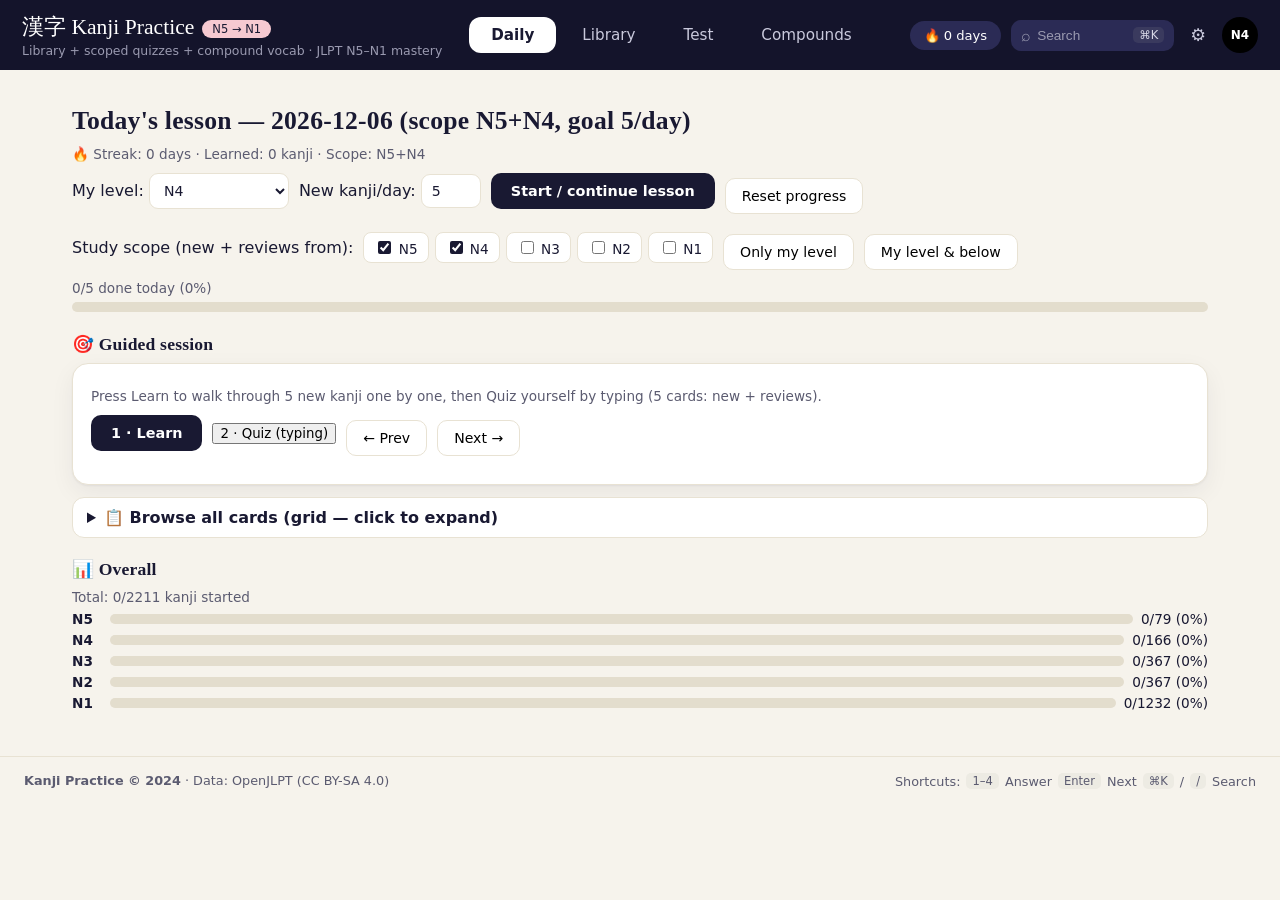
==== index.html @ fb2648c1 "Kanji practice web app: library, daily SRS, tests, compounds" ====
<!DOCTYPE html>
<html lang="en">
<head>
<meta charset="UTF-8" />
<meta name="viewport" content="width=device-width, initial-scale=1.0" />
<title>Kanji Practice — N5 to N1</title>
<link rel="stylesheet" href="styles.css" />
</head>
<body>
<header class="topbar">
  <div class="brand">
    <div class="brand-name">漢字 Kanji Practice<span class="ver-pill">N5 → N1</span></div>
    <div class="brand-sub">Library + scoped quizzes + compound vocab · JLPT N5–N1 mastery</div>
  </div>
  <nav class="tabs">
    <button data-tab="daily" class="active">Daily</button>
    <button data-tab="library">Library</button>
    <button data-tab="quiz">Test</button>
    <button data-tab="compounds">Compounds</button>
  </nav>
  <div class="top-right">
    <span id="hdr-streak" class="streak-pill">🔥 0 days</span>
    <div class="hdr-search"><span class="mag">⌕</span><input id="hdr-search" placeholder="Search" autocomplete="off" /><kbd>⌘K</kbd></div>
    <button id="hdr-gear" title="Daily settings">⚙</button>
    <span id="hdr-level" class="avatar" title="Study level">N4</span>
  </div>
</header>

<main>
  <!-- DAILY -->
  <section id="tab-daily" class="tab-panel active">
    <h2 id="daily-title">Today's lesson</h2>
    <div id="daily-streak" class="stats"></div>
    <div class="controls">
      <label>My level:
        <select id="daily-level">
          <option value="N5">N5 (beginner)</option>
          <option value="N4" selected>N4</option>
          <option value="N3">N3</option>
          <option value="N2">N2</option>
          <option value="N1">N1</option>
        </select>
      </label>
      <label>New kanji/day:
        <input id="daily-goal" type="number" min="3" max="20" value="5" style="width:60px" />
      </label>
      <button id="daily-start">Start / continue lesson</button>
      <button id="daily-reset" class="small">Reset progress</button>
    </div>
    <div class="controls">
      <span>Study scope (new + reviews from):</span>
      <div class="levels" id="daily-scope">
        <label><input type="checkbox" value="N5" /> N5</label>
        <label><input type="checkbox" value="N4" /> N4</label>
        <label><input type="checkbox" value="N3" /> N3</label>
        <label><input type="checkbox" value="N2" /> N2</label>
        <label><input type="checkbox" value="N1" /> N1</label>
      </div>
      <button id="daily-only" class="small">Only my level</button>
      <button id="daily-below" class="small">My level &amp; below</button>
    </div>
    <div id="daily-progress" class="stats"></div>
    <div class="progressbar"><div id="daily-bar"></div></div>
    <h3>🎯 Guided session</h3>
    <div id="sess-box" class="sess">
      <div id="sess-status" class="stats">Press Start to learn today's kanji one by one, then type-quiz yourself.</div>
      <div id="sess-card"></div>
      <div class="controls">
        <button id="sess-learn">1 · Learn</button>
        <button id="sess-quiz">2 · Quiz (typing)</button>
        <button id="sess-prev" class="small">← Prev</button>
        <button id="sess-next" class="small">Next →</button>
      </div>
    </div>
    <details id="browse-details">
      <summary>📋 Browse all cards (grid — click to expand)</summary>
      <h3>🆕 New kanji (<span id="daily-new-count">0</span>)</h3>
      <div id="daily-new" class="grid"></div>
      <h3>🔁 Reviews due (<span id="daily-rev-count">0</span>)</h3>
      <div id="daily-rev" class="grid"></div>
    </details>
    <div id="daily-done" class="hidden">
      <h3>✅ Done for today — お疲れ様！</h3>
      <p id="daily-summary"></p>
    </div>
    <h3>📊 Overall</h3>
    <div id="daily-stats" class="stats"></div>
    <div id="daily-levels"></div>
  </section>

  <!-- LIBRARY -->
  <section id="tab-library" class="tab-panel">
    <div class="controls">
      <div class="levels" id="lib-levels">
        <label><input type="checkbox" value="N5" checked /> N5</label>
        <label><input type="checkbox" value="N4" checked /> N4</label>
        <label><input type="checkbox" value="N3" checked /> N3</label>
        <label><input type="checkbox" value="N2" /> N2</label>
        <label><input type="checkbox" value="N1" /> N1</label>
      </div>
      <input id="lib-search" type="search" placeholder="Search kanji, meaning, reading… e.g. 食, food, ショク" />
      <select id="lib-sort">
        <option value="freq">Sort: frequency</option>
        <option value="strokes">Sort: strokes</option>
        <option value="level">Sort: level</option>
      </select>
    </div>
    <div id="lib-stats" class="stats"></div>
    <div id="lib-grid" class="grid"></div>
    <button id="lib-more">Show more</button>
    <div id="kanji-detail" class="modal hidden">
      <div class="modal-card">
        <button id="detail-close">✕</button>
        <div id="detail-body"></div>
      </div>
    </div>
  </section>

  <!-- QUIZ -->
  <section id="tab-quiz" class="tab-panel">
    <div class="quiz-setup">
      <div class="setup-head"><h2>Test setup</h2><span id="quiz-active" class="pill-live hidden">● Active Session</span></div>
      <div class="row">
        <span>Scope:</span>
        <div class="levels" id="quiz-levels">
          <label><input type="checkbox" value="N5" checked /> N5</label>
          <label><input type="checkbox" value="N4" checked /> N4</label>
          <label><input type="checkbox" value="N3" checked /> N3</label>
          <label><input type="checkbox" value="N2" /> N2</label>
          <label><input type="checkbox" value="N1" /> N1</label>
        </div>
        <button id="preset-n5n4" class="small">N5–N4 only</button>
        <button id="preset-n3n1" class="small">N3–N1</button>
        <button id="preset-all" class="small">All</button>
      </div>
      <div class="row">
        <label>Mode:
          <select id="quiz-mode">
            <option value="kanji-reading">Kanji → Reading (pick the kana)</option>
            <option value="reading-kanji">Reading → Kanji (pick the kanji)</option>
          </select>
        </label>
        <label>Readings:
          <select id="quiz-family">
            <option value="auto">Auto (both)</option>
            <option value="on">カタカナ Onyomi</option>
            <option value="kun">ひらがな Kunyomi</option>
          </select>
        </label>
        <label>Questions:
          <select id="quiz-count">
            <option>5</option>
            <option selected>10</option>
            <option>20</option>
            <option>30</option>
          </select>
        </label>
        <button id="quiz-start">Start quiz</button>
      </div>
      <div id="quiz-best" class="stats"></div>
    </div>
    <div id="quiz-play" class="hidden">
      <div id="quiz-progress"></div>
      <div id="quiz-q" class="quiz-card"></div>
      <div id="quiz-opts" class="quiz-opts"></div>
      <div id="quiz-feedback"></div>
      <button id="quiz-next" class="hidden">Next →</button>
      <div class="quiz-hint"><span><kbd>1</kbd><kbd>2</kbd><kbd>3</kbd><kbd>4</kbd> Select Answer</span> · <span><kbd>Enter</kbd> Next</span></div>
    </div>
    <div id="quiz-result" class="hidden"></div>
  </section>

  <!-- COMPOUNDS -->
  <section id="tab-compounds" class="tab-panel">
    <h2>Vocabulary compounds — e.g. 飲 + 食 = 飲食, 洗濯機 = せんたっき</h2>
    <p>Main list is the full vocab dataset (2+ kanji, including 3-character words like 洗濯機 and kana-mix like 食べ物). <b>Click a word</b> to see example phrases/sentences. Click a kanji to jump to its library entry.</p>
    <div class="controls">
      <div class="levels" id="comp-levels">
        <label><input type="checkbox" value="N5" checked /> N5</label>
        <label><input type="checkbox" value="N4" checked /> N4</label>
        <label><input type="checkbox" value="N3" checked /> N3</label>
        <label><input type="checkbox" value="N2" /> N2</label>
        <label><input type="checkbox" value="N1" /> N1</label>
      </div>
      <input id="comp-search" type="search" placeholder="Search vocab… e.g. 洗濯機, せんたっき, washing machine" />
      <select id="comp-length">
        <option value="all">All lengths (2+ kanji)</option>
        <option value="2">2-kanji only</option>
        <option value="3plus">3+ kanji (e.g. 洗濯機)</option>
        <option value="kana">Kana-mix (e.g. 食べ物)</option>
      </select>
    </div>
    <h3>📖 Vocabulary</h3>
    <div class="controls">
      <button id="comp-shuffle">🔀 Shuffle</button>
      <label><input type="checkbox" id="comp-furi" checked /> ふりがな</label>
      <span class="stats">Random order every time you open this tab.</span>
    </div>
    <div id="comp-stats" class="stats"></div>
    <div id="comp-list" class="comp-list"></div>
    <button id="comp-more">Show more</button>
    <details id="starter-details">
      <summary>⭐ Starter combos (curated examples — click to expand)</summary>
      <div id="curated-list" class="comp-list"></div>
    </details>
    <h3>➕ Add your own</h3>
    <form id="custom-form" class="custom-form">
      <input id="c-word" placeholder="Word 飲食" required />
      <input id="c-reading" placeholder="Reading いんしょく" required />
      <input id="c-meaning" placeholder="Meaning food and drink" required />
      <input id="c-parts" placeholder="Parts 飲(drink) + 食(eat)" />
      <button type="submit">Save (stored locally)</button>
    </form>
    <div id="custom-list" class="comp-list"></div>
  </section>
</main>

<footer>
  <span><b>Kanji Practice © 2024</b> · Data: OpenJLPT (CC BY-SA 4.0)</span>
  <span class="shortcuts">Shortcuts: <kbd>1–4</kbd> Answer <kbd>Enter</kbd> Next <kbd>⌘K</kbd>/<kbd>/</kbd> Search</span>
</footer>

<script src="app.js"></script>
</body>
</html>
---- styles.css ----
/* Kanji Practice — reskin (mockup-inspired). All functional hooks preserved. */
:root {
  --paper: #f6f3ec;
  --card: #ffffff;
  --ink: #191932;
  --ink2: #5b5b70;
  --muted: #8a8a99;
  --line: #e8e2d3;
  --red: #c1272d;
  --red-soft: #fbe4e6;
  --navy: #14142b;
  --navy2: #23233f;
  --gold: #d9a521;
  --blue-soft: #e3e9fd;
  --gray-soft: #edebe3;
  --green-ok: #1d7a2f;
  --green-bg: #ddf2e0;
  --red-bg: #fbe0e0;
  --serif: Georgia, "Hiragino Mincho ProN", "Yu Mincho", YuMincho, "Noto Serif JP", serif;
  --sans: system-ui, -apple-system, "Segoe UI", "Hiragino Kaku Gothic ProN", Meiryo, sans-serif;
  --shadow: 0 1px 2px rgba(25, 25, 50, 0.05), 0 8px 24px rgba(25, 25, 50, 0.06);
  --radius: 16px;
}
* { box-sizing: border-box; }
body { font-family: var(--sans); margin: 0; background: var(--paper); color: var(--ink); }
h1, h2, h3 { font-family: var(--serif); font-weight: 700; letter-spacing: 0.01em; }
h2 { font-size: 1.6rem; margin: 0.4em 0; }
h3 { font-size: 1.1rem; margin: 1.2em 0 0.5em; }
a { color: #0b5fff; }

/* ---------- header ---------- */
.topbar {
  background: var(--navy); color: #fff;
  display: flex; align-items: center; gap: 18px; flex-wrap: wrap;
  padding: 12px 22px;
}
.brand-name { font-family: var(--serif); font-size: 1.35rem; }
.ver-pill {
  background: #f6c9d1; color: var(--ink); font-family: var(--sans);
  font-size: 0.72rem; border-radius: 999px; padding: 2px 10px; margin-left: 8px; vertical-align: middle;
}
.brand-sub { color: #9a9ab0; font-size: 0.78rem; margin-top: 2px; }
.tabs { display: flex; gap: 4px; margin: 0 auto; }
.tabs button {
  border: none; cursor: pointer; background: transparent; color: #c9c9dc;
  font-size: 0.95rem; padding: 9px 22px; border-radius: 12px; font-family: var(--sans);
}
.tabs button:hover { color: #fff; }
.tabs button.active { background: #fff; color: var(--ink); font-weight: 700; }
.top-right { display: flex; align-items: center; gap: 10px; margin-left: auto; }
.streak-pill {
  background: #2b2b55; color: #fff; border-radius: 999px; padding: 7px 14px;
  font-size: 0.82rem; white-space: nowrap;
}
.hdr-search {
  display: flex; align-items: center; gap: 6px;
  background: #2b2b55; border-radius: 10px; padding: 6px 10px;
}
.hdr-search .mag { color: #9a9ab0; }
.hdr-search input {
  background: transparent; border: none; color: #fff; outline: none;
  width: 90px; font-size: 0.85rem; padding: 0;
}
.hdr-search input::placeholder { color: #9a9ab0; }
kbd {
  background: #3a3a5e; color: #d7d7e6; border-radius: 5px; padding: 1px 6px;
  font-size: 0.72rem; font-family: var(--sans);
}
main kbd, footer kbd { background: var(--gray-soft); color: var(--ink2); }
#hdr-gear {
  background: transparent; border: none; color: #c9c9dc; font-size: 1.1rem; cursor: pointer;
}
#hdr-gear:hover { color: #fff; }
.avatar {
  background: #000; color: #fff; border-radius: 50%; width: 36px; height: 36px;
  display: inline-flex; align-items: center; justify-content: center;
  font-size: 0.75rem; font-weight: 700;
}

/* ---------- layout ---------- */
main { padding: 26px 22px 40px; max-width: 1180px; margin: auto; }
.tab-panel { display: none; }
.tab-panel.active { display: block; animation: fade 0.18s ease-in; }
@keyframes fade { from { opacity: 0; transform: translateY(3px); } to { opacity: 1; } }
.hidden { display: none !important; }
.stats { font-size: 0.85rem; color: var(--ink2); margin: 6px 0; }
.controls { display: flex; gap: 10px; flex-wrap: wrap; align-items: center; margin-bottom: 10px; }
.levels { display: flex; gap: 6px; flex-wrap: wrap; }
.levels label {
  background: var(--card); border: 1px solid var(--line); border-radius: 8px;
  padding: 5px 10px; font-size: 0.85rem; cursor: pointer;
}
input[type="checkbox"] { accent-color: var(--ink); }
input[type="search"], select, input[type="text"], input[type="number"], .custom-form input {
  padding: 8px 10px; border-radius: 9px; border: 1px solid var(--line);
  background: var(--card); font-size: 0.88rem; font-family: var(--sans); color: var(--ink);
}
button { font-family: var(--sans); }
#lib-search, #comp-search { flex: 1; min-width: 200px; }

/* ---------- generic cards / buttons ---------- */
.card {
  background: var(--card); border: 1px solid var(--line); border-radius: var(--radius);
  padding: 14px 12px; text-align: center; cursor: pointer; box-shadow: var(--shadow);
  position: relative; transition: transform 0.08s ease-in, border-color 0.12s;
}
.card:hover { border-color: var(--ink); transform: translateY(-1px); }
.card .k { font-family: var(--serif); font-size: 2.4rem; line-height: 1.25; }
.card .m { font-size: 0.85rem; color: var(--ink); margin: 4px 0; }
.card .r { font-size: 0.75rem; color: var(--ink2); }
.card .strokes { font-size: 0.72rem; color: var(--muted); margin-top: 4px; }
.badge { display: inline-block; font-size: 0.7rem; background: var(--ink); color: #fff; border-radius: 6px; padding: 2px 8px; }
.dot { display: inline-block; width: 8px; height: 8px; border-radius: 50%; margin-left: 6px; vertical-align: middle; }
.dot.new { background: #2a9d8f; } .dot.due { background: var(--gold); } .dot.learned { background: #c9c6ba; }
#lib-more, #comp-more, button.small, #quiz-next, #comp-shuffle {
  padding: 9px 16px; border-radius: 10px; border: 1px solid var(--line);
  background: var(--card); cursor: pointer; margin-top: 10px; font-size: 0.88rem;
}
#lib-more:hover, #comp-more:hover, button.small:hover, #quiz-next:hover, #comp-shuffle:hover { border-color: var(--ink); }
#quiz-start, #daily-start, #sess-box .controls button:first-child {
  background: var(--ink); color: #fff; border: none; border-radius: 10px;
  padding: 10px 20px; cursor: pointer; font-weight: 700; font-size: 0.9rem;
}
#quiz-start:hover, #daily-start:hover { background: #000; }
.setup-head { display: flex; align-items: center; gap: 12px; }
.pill-live {
  background: var(--red-soft); color: var(--red); border-radius: 999px;
  font-size: 0.75rem; padding: 4px 12px; font-family: var(--sans);
}

/* ---------- quiz setup + play ---------- */
.quiz-setup {
  background: var(--card); border: 1px solid var(--line); border-radius: var(--radius);
  box-shadow: var(--shadow); padding: 22px 26px; margin-bottom: 18px;
}
.quiz-setup .row { display: flex; gap: 12px; align-items: center; flex-wrap: wrap; margin: 12px 0; }
.quiz-card {
  background: var(--card); border: 1px solid var(--line); border-radius: var(--radius);
  box-shadow: var(--shadow); text-align: center; padding: 44px 20px 34px; margin: 14px 0;
  font-family: var(--serif); font-size: 4.2rem; line-height: 1.2;
}
.quiz-opts { display: grid; grid-template-columns: 1fr 1fr; gap: 14px; }
.quiz-opts button {
  display: flex; align-items: center; gap: 14px;
  padding: 18px 20px; font-size: 1.35rem; border-radius: 14px;
  border: 1px solid var(--line); background: var(--card); cursor: pointer;
  box-shadow: var(--shadow); font-family: var(--serif);
}
.quiz-opts button:hover:not(:disabled) { border-color: var(--ink); }
.quiz-opts button:disabled { cursor: default; opacity: 0.95; }
.quiz-opts button.correct { background: var(--green-bg); border-color: var(--green-ok); }
.quiz-opts button.wrong { background: var(--red-bg); border-color: var(--red); }
.opt-num {
  background: var(--gray-soft); color: var(--ink2); border-radius: 7px;
  font-size: 0.85rem; font-family: var(--sans); padding: 3px 10px; flex-shrink: 0;
}
.opt-val { flex: 1; text-align: center; }
#quiz-feedback { margin: 10px 0; font-size: 0.95rem; }
.quiz-hint { text-align: center; color: var(--muted); font-size: 0.8rem; margin-top: 14px; }
#quiz-result {
  background: var(--card); border: 1px solid var(--line); border-radius: var(--radius);
  box-shadow: var(--shadow); padding: 20px 24px;
}
#quiz-result ul { padding-left: 20px; }
#quiz-result button { padding: 9px 16px; border-radius: 10px; border: 1px solid var(--ink); background: #fff; cursor: pointer; }

/* ---------- library ---------- */
.grid { display: grid; grid-template-columns: repeat(auto-fill, minmax(150px, 1fr)); gap: 12px; }
.modal { position: fixed; inset: 0; background: rgba(20, 20, 43, 0.55); display: flex; align-items: center; justify-content: center; z-index: 50; }
.modal.hidden { display: none !important; }
.modal-card { background: #fff; padding: 24px; border-radius: 18px; max-width: 520px; width: 92%; position: relative; box-shadow: var(--shadow); }
#detail-close { position: absolute; top: 10px; right: 10px; border: 1px solid var(--line); background: #fff; border-radius: 8px; cursor: pointer; padding: 4px 10px; }

/* ---------- daily ---------- */
.progressbar { background: #e3ddcd; border-radius: 999px; height: 10px; overflow: hidden; margin: 6px 0; }
#daily-bar { background: var(--red); height: 100%; width: 0%; transition: width 0.3s; }
.lvl-row { display: flex; align-items: center; gap: 8px; font-size: 0.85rem; margin: 5px 0; }
.lvl-row .progressbar { flex: 1; margin: 0; }
.flash .k { font-size: 2.6rem; }
.flash .hidden-answer { display: none; }
.flash.revealed .hidden-answer { display: block; }
.flash .grade-row { display: flex; gap: 6px; margin-top: 8px; }
.flash .grade-row button { flex: 1; padding: 7px; border-radius: 9px; border: 1px solid var(--line); background: var(--paper); cursor: pointer; }
.flash .grade-row button:hover { border-color: var(--ink); }
.mem { display: flex; justify-content: space-between; align-items: center; font-size: 0.72rem; color: var(--muted); margin-top: 8px; }
.mem-dots { display: inline-flex; gap: 4px; }
.mem-dots i { width: 14px; height: 7px; border-radius: 4px; background: #ddd8c8; }
.mem-dots i.on { background: var(--red); }
.sess { background: var(--card); border: 1px solid var(--line); border-radius: var(--radius); padding: 18px; margin-bottom: 12px; box-shadow: var(--shadow); }
.sess-card-big { font-family: var(--serif); font-size: 4rem; text-align: center; margin: 6px 0; }
.sess-meaning { text-align: center; font-size: 1.05rem; margin: 6px 0; }
.sess-reading { text-align: center; color: var(--ink2); margin-bottom: 6px; }
.sess-examples { background: var(--paper); border-radius: 10px; padding: 8px 14px; margin: 8px 0; }
.sess-examples ul { margin: 6px 0; padding-left: 20px; }
.sess-type { display: flex; gap: 8px; margin: 8px 0; }
.sess-type input { flex: 1; padding: 11px; font-size: 1rem; }
.sess-type button { background: var(--ink); color: #fff; border: none; border-radius: 10px; padding: 0 22px; cursor: pointer; font-weight: 700; }
.sess-outcome { display: flex; gap: 8px; margin-top: 8px; }
.sess-outcome button { flex: 1; padding: 11px; border-radius: 10px; border: 1px solid var(--ink); background: #fff; cursor: pointer; }
.sess-outcome button.suggested { background: var(--green-bg); border-color: var(--green-ok); font-weight: bold; }
.sess-miss { color: var(--red); } .sess-hit { color: var(--green-ok); }
#browse-details { margin: 12px 0; background: var(--card); border: 1px solid var(--line); border-radius: 12px; padding: 10px 14px; }
#browse-details summary { cursor: pointer; font-weight: bold; }

/* ---------- compounds ---------- */
.comp-list { display: grid; gap: 10px; }
.comp { background: var(--card); border: 1px solid var(--line); border-radius: 14px; padding: 14px 16px; box-shadow: var(--shadow); }
.comp .parts { color: var(--ink2); font-size: 0.85rem; margin-top: 4px; }
.comp .parts::before { content: "BREAKDOWN · "; font-size: 0.7rem; letter-spacing: 0.06em; color: var(--muted); font-weight: 700; }
.comp button.link { background: var(--gray-soft); border: none; color: var(--ink); cursor: pointer; font-size: 1rem; padding: 1px 7px; border-radius: 6px; margin: 0 1px; }
.comp button.link:hover { background: var(--ink); color: #fff; }
.comp .kana { color: var(--muted); font-size: 1rem; padding: 0 2px; }
.comp .wordlink {
  background: none; border: none; cursor: pointer; font-size: 1.5rem; font-weight: bold;
  color: var(--ink); font-family: var(--serif); padding: 0;
  border-bottom: 2px dotted var(--red);
}
.comp .wordlink:hover { color: var(--red); }
.comp .reading { color: var(--red); font-size: 0.95rem; }
.comp .examples { margin-top: 10px; background: var(--paper); border-radius: 10px; padding: 8px 12px 4px; }
.comp .examples ul { margin: 6px 0; padding-left: 20px; }
.comp .ex-ja { font-size: 1rem; }
.comp .ex-en { color: var(--ink2); font-size: 0.85rem; }
.comp .ex-title { font-size: 0.8rem; color: var(--ink2); }
.comp .no-ex { color: var(--muted); font-size: 0.85rem; }
.comp .furi-note { font-size: 0.75rem; color: var(--muted); margin: 4px 0 6px; }
.ex-ja ruby rt { font-size: 0.62em; color: #0b5fff; }
#tab-compounds.nofuri ruby rt { display: none; }
#starter-details { margin-top: 16px; background: var(--card); border: 1px solid var(--line); border-radius: 12px; padding: 10px 14px; }
#starter-details summary { cursor: pointer; font-weight: bold; }
#starter-details .comp-list { margin-top: 10px; }
.custom-form { display: flex; gap: 6px; flex-wrap: wrap; margin-top: 8px; }

/* ---------- footer ---------- */
footer {
  display: flex; justify-content: space-between; gap: 10px; flex-wrap: wrap;
  padding: 16px 24px; color: var(--ink2); font-size: 0.8rem;
  border-top: 1px solid var(--line); background: var(--paper);
}
footer .shortcuts { display: flex; gap: 6px; align-items: center; flex-wrap: wrap; }

@media (max-width: 760px) {
  .quiz-opts { grid-template-columns: 1fr; }
  .quiz-card { font-size: 3.2rem; }
  .tabs { margin: 0; }
  .top-right { margin-left: 0; }
}
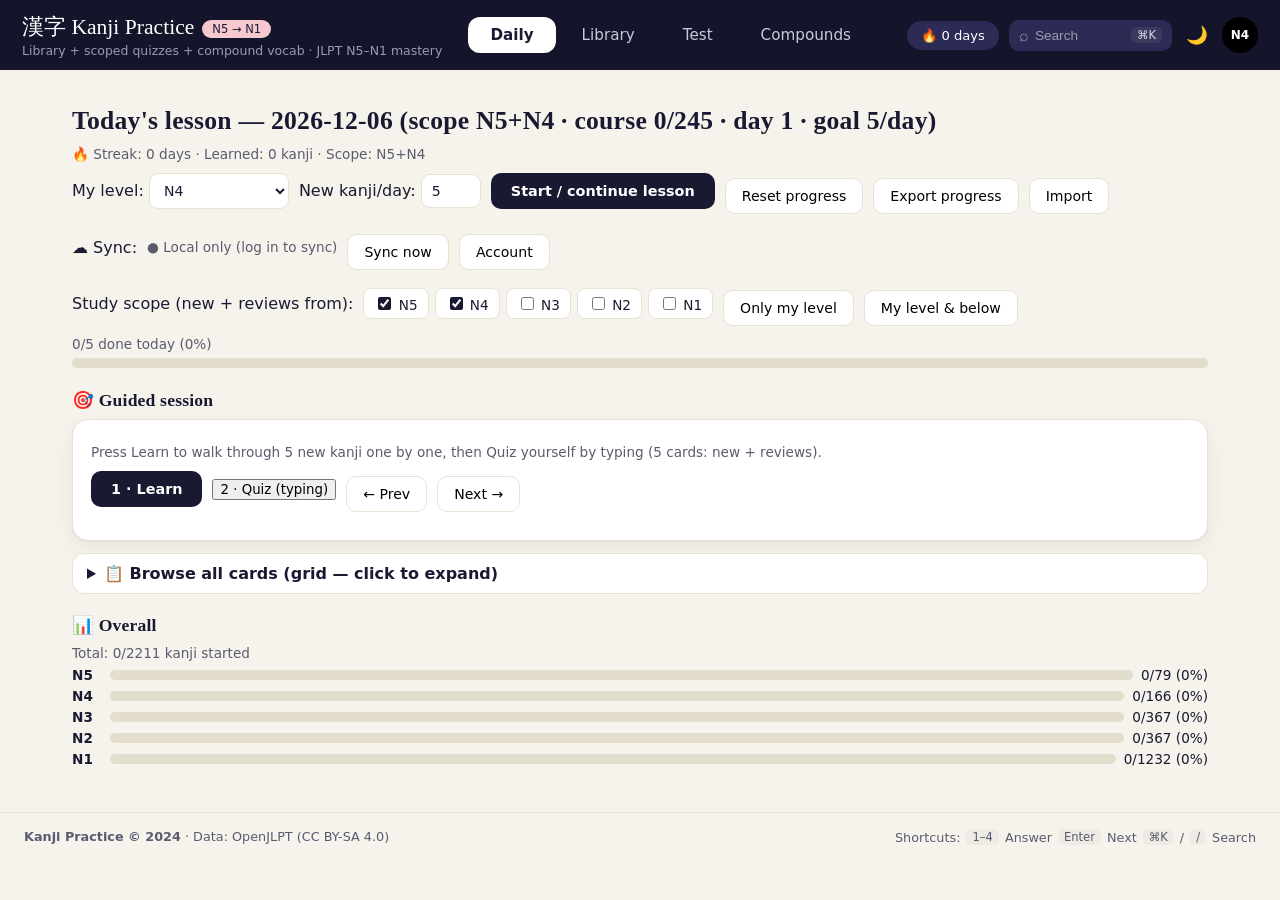
==== commit 438e3fb5: "Daily SRS course, Supabase sync, reskin, quiz upgrades, pagination" ====
--- a/index.html
+++ b/index.html
@@ -5,6 +5,7 @@
 <meta name="viewport" content="width=device-width, initial-scale=1.0" />
 <title>Kanji Practice — N5 to N1</title>
 <link rel="stylesheet" href="styles.css" />
+<script>try{if(localStorage.getItem("kanji-theme")==="dark")document.documentElement.classList.add("dark")}catch(e){}</script>
 </head>
 <body>
 <header class="topbar">
@@ -21,7 +22,7 @@
   <div class="top-right">
     <span id="hdr-streak" class="streak-pill">🔥 0 days</span>
     <div class="hdr-search"><span class="mag">⌕</span><input id="hdr-search" placeholder="Search" autocomplete="off" /><kbd>⌘K</kbd></div>
-    <button id="hdr-gear" title="Daily settings">⚙</button>
+    <button id="theme-btn" title="Toggle dark mode">🌙</button>
     <span id="hdr-level" class="avatar" title="Study level">N4</span>
   </div>
 </header>
@@ -46,6 +47,34 @@
       </label>
       <button id="daily-start">Start / continue lesson</button>
       <button id="daily-reset" class="small">Reset progress</button>
+      <button id="daily-export" class="small" title="Download progress backup (also moves progress to another device/browser)">Export progress</button>
+      <button id="daily-import-btn" class="small">Import</button>
+      <input type="file" id="daily-import" accept="application/json" class="hidden" />
+    </div>
+    <div class="controls">
+      <span>☁️ Sync:</span>
+      <span id="sync-status" class="stats">Not connected</span>
+      <button id="sync-now" class="small">Sync now</button>
+      <button id="acct-btn" class="small">Account</button>
+    </div>
+    <div id="acct-modal" class="modal hidden">
+      <div class="modal-card">
+        <button id="acct-close">✕</button>
+        <h3>☁️ Cloud sync (Supabase)</h3>
+        <p class="stats">Syncs SRS memory, days, streak, scores and custom words between PC and phone.</p>
+        <label>Project URL<br /><input id="supa-url" type="text" placeholder="https://xyz.supabase.co" style="width:100%" /></label>
+        <label>Anon public key<br /><input id="supa-key" type="password" placeholder="eyJ…" style="width:100%" /></label>
+        <div class="controls"><button id="supa-save" class="small">Save connection</button></div>
+        <hr />
+        <label>Email<br /><input id="acct-email" type="email" placeholder="you@mail.com" style="width:100%" autocomplete="email" /></label>
+        <label>Password<br /><input id="acct-pass" type="password" placeholder="••••••••" style="width:100%" autocomplete="current-password" /></label>
+        <div class="controls">
+          <button id="acct-login">Log in</button>
+          <button id="acct-signup" class="small">Sign up</button>
+          <button id="acct-logout" class="small hidden">Log out</button>
+        </div>
+        <div id="acct-msg" class="stats"></div>
+      </div>
     </div>
     <div class="controls">
       <span>Study scope (new + reviews from):</span>
@@ -107,13 +136,7 @@
     </div>
     <div id="lib-stats" class="stats"></div>
     <div id="lib-grid" class="grid"></div>
-    <button id="lib-more">Show more</button>
-    <div id="kanji-detail" class="modal hidden">
-      <div class="modal-card">
-        <button id="detail-close">✕</button>
-        <div id="detail-body"></div>
-      </div>
-    </div>
+    <div id="lib-pager"></div>
   </section>
 
   <!-- QUIZ -->
@@ -132,12 +155,14 @@
         <button id="preset-n5n4" class="small">N5–N4 only</button>
         <button id="preset-n3n1" class="small">N3–N1</button>
         <button id="preset-all" class="small">All</button>
+        <label title="Only quiz kanji/words you have graded in Daily"><input type="checkbox" id="quiz-learned" /> Learned only</label>
       </div>
       <div class="row">
         <label>Mode:
           <select id="quiz-mode">
             <option value="kanji-reading">Kanji → Reading (pick the kana)</option>
             <option value="reading-kanji">Reading → Kanji (pick the kanji)</option>
+            <option value="compound-reading">Word → Reading (pick the kana)</option>
           </select>
         </label>
         <label>Readings:
@@ -165,7 +190,6 @@
       <div id="quiz-opts" class="quiz-opts"></div>
       <div id="quiz-feedback"></div>
       <button id="quiz-next" class="hidden">Next →</button>
-      <div class="quiz-hint"><span><kbd>1</kbd><kbd>2</kbd><kbd>3</kbd><kbd>4</kbd> Select Answer</span> · <span><kbd>Enter</kbd> Next</span></div>
     </div>
     <div id="quiz-result" class="hidden"></div>
   </section>
@@ -215,6 +239,13 @@
   </section>
 </main>
 
+<div id="kanji-detail" class="modal hidden">
+  <div class="modal-card">
+    <button id="detail-close">✕</button>
+    <div id="detail-body"></div>
+  </div>
+</div>
+
 <footer>
   <span><b>Kanji Practice © 2024</b> · Data: OpenJLPT (CC BY-SA 4.0)</span>
   <span class="shortcuts">Shortcuts: <kbd>1–4</kbd> Answer <kbd>Enter</kbd> Next <kbd>⌘K</kbd>/<kbd>/</kbd> Search</span>
--- a/styles.css
+++ b/styles.css
@@ -21,6 +21,24 @@
   --shadow: 0 1px 2px rgba(25, 25, 50, 0.05), 0 8px 24px rgba(25, 25, 50, 0.06);
   --radius: 16px;
 }
+/* ---------- dark mode ---------- */
+html.dark {
+  --paper: #14141f;
+  --card: #1f1f31;
+  --ink: #f0ede2;
+  --ink2: #b9b9cc;
+  --muted: #8b8b9e;
+  --line: #34344e;
+  --gray-soft: #2c2c44;
+  --green-ok: #7bd88f;
+  --green-bg: #1d3a26;
+  --red-bg: #3d2125;
+  --shadow: 0 1px 2px rgba(0, 0, 0, 0.3), 0 8px 24px rgba(0, 0, 0, 0.35);
+}
+html.dark .ex-ja ruby rt { color: #8aa8ff; }
+html.dark .mem-dots i { background: #3d3d58; }
+html.dark .mem-dots i.on { background: var(--red); }
+html.dark .opt-num { color: var(--ink2); }
 * { box-sizing: border-box; }
 body { font-family: var(--sans); margin: 0; background: var(--paper); color: var(--ink); }
 h1, h2, h3 { font-family: var(--serif); font-weight: 700; letter-spacing: 0.01em; }
@@ -46,7 +64,7 @@
   font-size: 0.95rem; padding: 9px 22px; border-radius: 12px; font-family: var(--sans);
 }
 .tabs button:hover { color: #fff; }
-.tabs button.active { background: #fff; color: var(--ink); font-weight: 700; }
+.tabs button.active { background: #fff; color: #191932; font-weight: 700; }
 .top-right { display: flex; align-items: center; gap: 10px; margin-left: auto; }
 .streak-pill {
   background: #2b2b55; color: #fff; border-radius: 999px; padding: 7px 14px;
@@ -67,15 +85,18 @@
   font-size: 0.72rem; font-family: var(--sans);
 }
 main kbd, footer kbd { background: var(--gray-soft); color: var(--ink2); }
-#hdr-gear {
-  background: transparent; border: none; color: #c9c9dc; font-size: 1.1rem; cursor: pointer;
-}
-#hdr-gear:hover { color: #fff; }
+#theme-btn {
+  background: transparent; border: none; font-size: 1.1rem; cursor: pointer; padding: 4px;
+}
+#theme-btn:hover { transform: scale(1.15); }
 .avatar {
   background: #000; color: #fff; border-radius: 50%; width: 36px; height: 36px;
   display: inline-flex; align-items: center; justify-content: center;
-  font-size: 0.75rem; font-weight: 700;
-}
+  font-size: 0.75rem; font-weight: 700; cursor: pointer; border: none;
+}
+#acct-modal label { display: block; margin: 8px 0; font-size: 0.85rem; }
+#acct-modal hr { border: none; border-top: 1px solid var(--line); margin: 12px 0; }
+#sync-status { margin: 0; }
 
 /* ---------- layout ---------- */
 main { padding: 26px 22px 40px; max-width: 1180px; margin: auto; }
@@ -109,16 +130,25 @@
 .card .m { font-size: 0.85rem; color: var(--ink); margin: 4px 0; }
 .card .r { font-size: 0.75rem; color: var(--ink2); }
 .card .strokes { font-size: 0.72rem; color: var(--muted); margin-top: 4px; }
-.badge { display: inline-block; font-size: 0.7rem; background: var(--ink); color: #fff; border-radius: 6px; padding: 2px 8px; }
+.badge { display: inline-block; font-size: 0.7rem; background: #191932; color: #fff; border-radius: 6px; padding: 2px 8px; }
 .dot { display: inline-block; width: 8px; height: 8px; border-radius: 50%; margin-left: 6px; vertical-align: middle; }
 .dot.new { background: #2a9d8f; } .dot.due { background: var(--gold); } .dot.learned { background: #c9c6ba; }
-#lib-more, #comp-more, button.small, #quiz-next, #comp-shuffle {
+#comp-more, button.small, #quiz-next, #comp-shuffle {
   padding: 9px 16px; border-radius: 10px; border: 1px solid var(--line);
   background: var(--card); cursor: pointer; margin-top: 10px; font-size: 0.88rem;
 }
-#lib-more:hover, #comp-more:hover, button.small:hover, #quiz-next:hover, #comp-shuffle:hover { border-color: var(--ink); }
+#comp-more:hover, button.small:hover, #quiz-next:hover, #comp-shuffle:hover { border-color: var(--ink); }
+#lib-pager { display: flex; gap: 6px; flex-wrap: wrap; align-items: center; justify-content: center; margin-top: 14px; }
+#lib-pager button {
+  min-width: 40px; padding: 8px 12px; border-radius: 10px; border: 1px solid var(--line);
+  background: var(--card); color: var(--ink); cursor: pointer; font-size: 0.85rem;
+}
+#lib-pager button:hover:not(:disabled) { border-color: var(--ink); }
+#lib-pager button.cur { background: #191932; color: #fff; border-color: #191932; font-weight: 700; }
+#lib-pager button:disabled { opacity: 0.4; cursor: default; }
+#lib-pager .gap { color: var(--muted); padding: 0 2px; }
 #quiz-start, #daily-start, #sess-box .controls button:first-child {
-  background: var(--ink); color: #fff; border: none; border-radius: 10px;
+  background: #191932; color: #fff; border: none; border-radius: 10px;
   padding: 10px 20px; cursor: pointer; font-weight: 700; font-size: 0.9rem;
 }
 #quiz-start:hover, #daily-start:hover { background: #000; }
@@ -162,14 +192,14 @@
   box-shadow: var(--shadow); padding: 20px 24px;
 }
 #quiz-result ul { padding-left: 20px; }
-#quiz-result button { padding: 9px 16px; border-radius: 10px; border: 1px solid var(--ink); background: #fff; cursor: pointer; }
+#quiz-result button { padding: 9px 16px; border-radius: 10px; border: 1px solid var(--line); background: var(--card); color: var(--ink); cursor: pointer; }
 
 /* ---------- library ---------- */
 .grid { display: grid; grid-template-columns: repeat(auto-fill, minmax(150px, 1fr)); gap: 12px; }
 .modal { position: fixed; inset: 0; background: rgba(20, 20, 43, 0.55); display: flex; align-items: center; justify-content: center; z-index: 50; }
 .modal.hidden { display: none !important; }
-.modal-card { background: #fff; padding: 24px; border-radius: 18px; max-width: 520px; width: 92%; position: relative; box-shadow: var(--shadow); }
-#detail-close { position: absolute; top: 10px; right: 10px; border: 1px solid var(--line); background: #fff; border-radius: 8px; cursor: pointer; padding: 4px 10px; }
+.modal-card { background: var(--card); padding: 24px; border-radius: 18px; max-width: 520px; width: 92%; position: relative; box-shadow: var(--shadow); }
+#detail-close { position: absolute; top: 10px; right: 10px; border: 1px solid var(--line); background: var(--card); color: var(--ink); border-radius: 8px; cursor: pointer; padding: 4px 10px; }
 
 /* ---------- daily ---------- */
 .progressbar { background: #e3ddcd; border-radius: 999px; height: 10px; overflow: hidden; margin: 6px 0; }
@@ -194,9 +224,9 @@
 .sess-examples ul { margin: 6px 0; padding-left: 20px; }
 .sess-type { display: flex; gap: 8px; margin: 8px 0; }
 .sess-type input { flex: 1; padding: 11px; font-size: 1rem; }
-.sess-type button { background: var(--ink); color: #fff; border: none; border-radius: 10px; padding: 0 22px; cursor: pointer; font-weight: 700; }
+.sess-type button { background: #191932; color: #fff; border: none; border-radius: 10px; padding: 0 22px; cursor: pointer; font-weight: 700; }
 .sess-outcome { display: flex; gap: 8px; margin-top: 8px; }
-.sess-outcome button { flex: 1; padding: 11px; border-radius: 10px; border: 1px solid var(--ink); background: #fff; cursor: pointer; }
+.sess-outcome button { flex: 1; padding: 11px; border-radius: 10px; border: 1px solid var(--line); background: var(--card); color: var(--ink); cursor: pointer; }
 .sess-outcome button.suggested { background: var(--green-bg); border-color: var(--green-ok); font-weight: bold; }
 .sess-miss { color: var(--red); } .sess-hit { color: var(--green-ok); }
 #browse-details { margin: 12px 0; background: var(--card); border: 1px solid var(--line); border-radius: 12px; padding: 10px 14px; }
@@ -208,7 +238,7 @@
 .comp .parts { color: var(--ink2); font-size: 0.85rem; margin-top: 4px; }
 .comp .parts::before { content: "BREAKDOWN · "; font-size: 0.7rem; letter-spacing: 0.06em; color: var(--muted); font-weight: 700; }
 .comp button.link { background: var(--gray-soft); border: none; color: var(--ink); cursor: pointer; font-size: 1rem; padding: 1px 7px; border-radius: 6px; margin: 0 1px; }
-.comp button.link:hover { background: var(--ink); color: #fff; }
+.comp button.link:hover { background: #191932; color: #fff; }
 .comp .kana { color: var(--muted); font-size: 1rem; padding: 0 2px; }
 .comp .wordlink {
   background: none; border: none; cursor: pointer; font-size: 1.5rem; font-weight: bold;
@@ -242,6 +272,29 @@
 @media (max-width: 760px) {
   .quiz-opts { grid-template-columns: 1fr; }
   .quiz-card { font-size: 3.2rem; }
-  .tabs { margin: 0; }
-  .top-right { margin-left: 0; }
-}
+  .topbar { gap: 8px; padding: 10px 14px; }
+  .brand-name { font-size: 1.05rem; }
+  .brand-sub { display: none; }
+  .hdr-search input { width: 52px; }
+  .hdr-search kbd { display: none; }
+  .streak-pill { font-size: 0.75rem; padding: 6px 10px; }
+  /* bottom tab bar: same buttons, thumb-reachable (modal z-50 stays above) */
+  .tabs {
+    position: fixed; bottom: 0; left: 0; right: 0; z-index: 40;
+    background: var(--navy); margin: 0; padding: 6px 8px calc(6px + env(safe-area-inset-bottom));
+    display: flex; gap: 4px; border-top: 1px solid #2b2b55;
+  }
+  .tabs button { flex: 1; padding: 10px 2px; font-size: 0.78rem; border-radius: 10px; text-align: center; }
+  .tabs button[data-tab="daily"]::before { content: "🌅 "; }
+  .tabs button[data-tab="library"]::before { content: "📚 "; }
+  .tabs button[data-tab="quiz"]::before { content: "📝 "; }
+  .tabs button[data-tab="compounds"]::before { content: "🔗 "; }
+  main { padding: 14px 12px 110px; }
+  .grid { grid-template-columns: repeat(auto-fill, minmax(104px, 1fr)); gap: 8px; }
+  .card { padding: 10px 6px; }
+  .card .k { font-size: 1.9rem; }
+  .card .m { font-size: 0.75rem; }
+  .card .r { font-size: 0.68rem; }
+  .modal-card { width: 94%; padding: 18px; }
+  footer { padding-bottom: 90px; }
+}
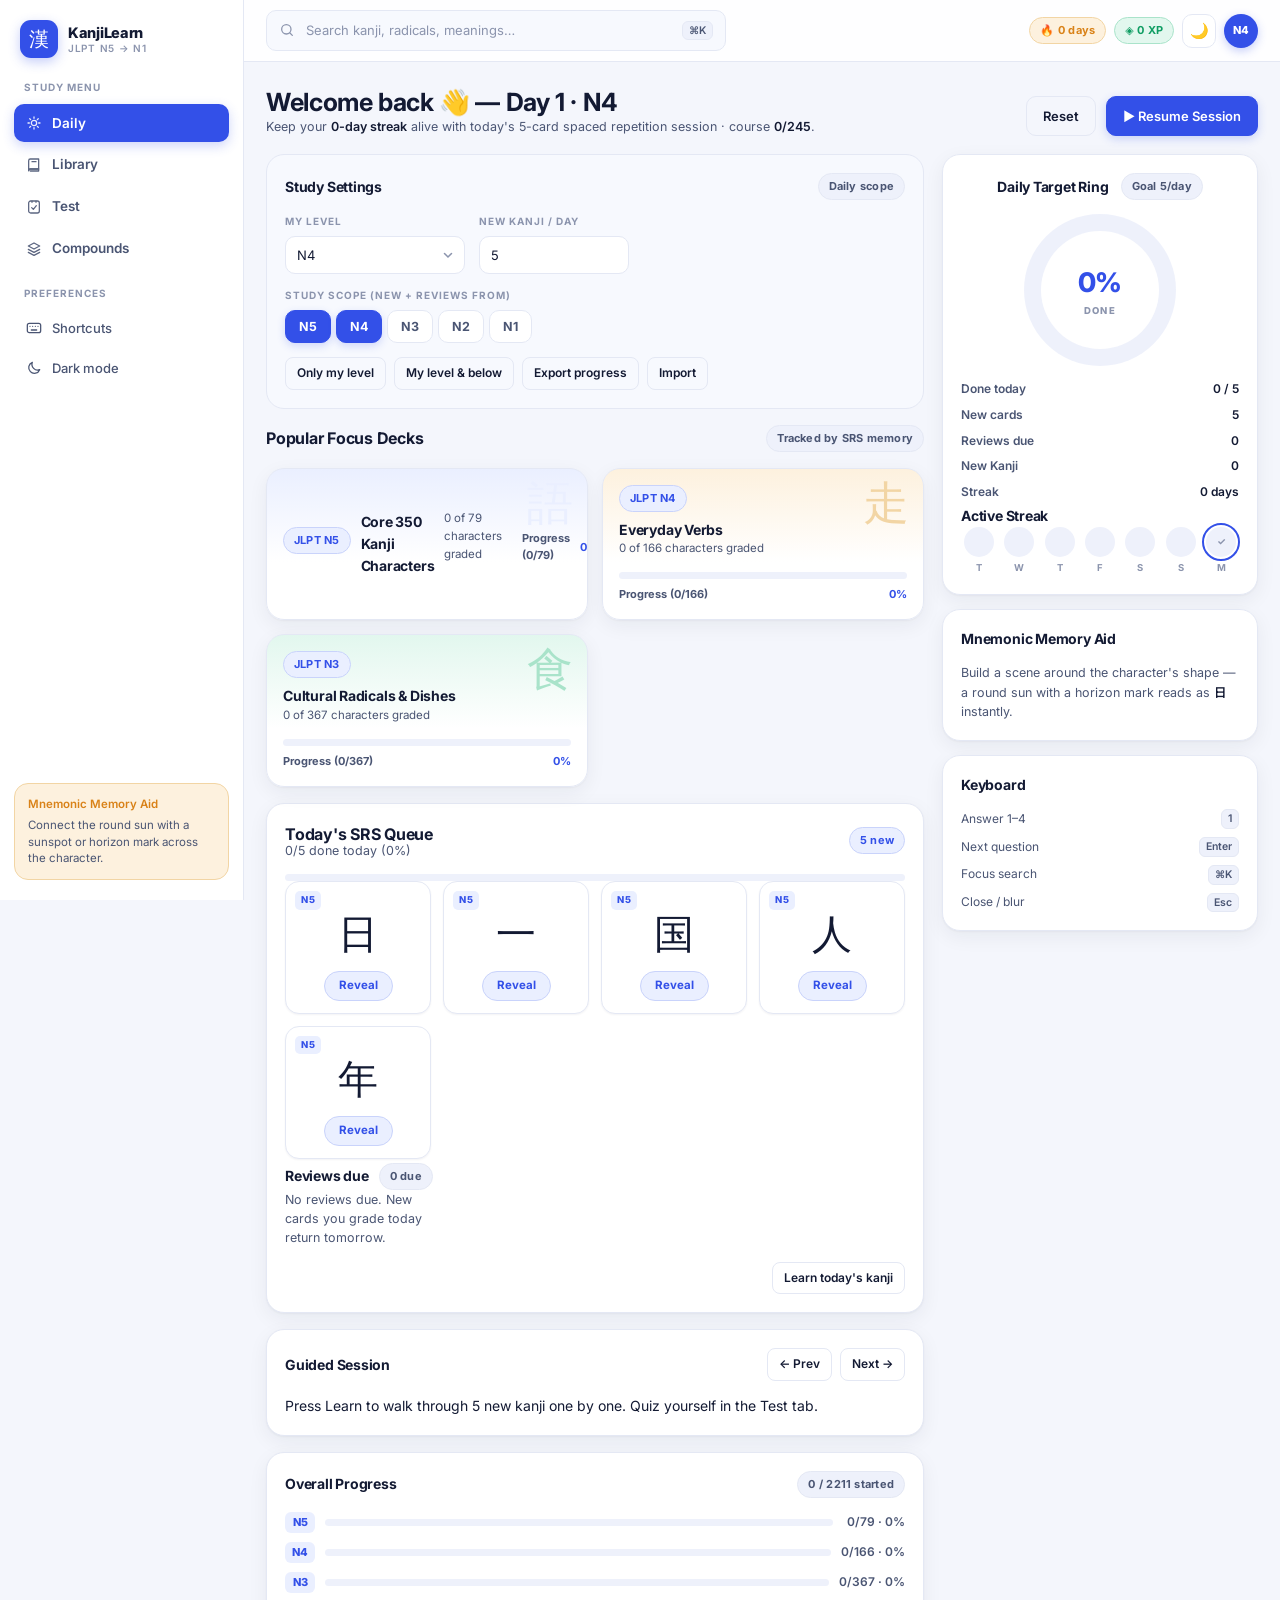
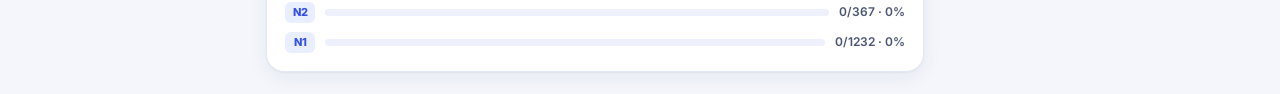
==== commit 2abf1f2e: "Redesign UI to sidebar dashboard layout with design system and dark mode Replace the top-bar nav wit" ====
--- a/index.html
+++ b/index.html
@@ -3,254 +3,496 @@
 <head>
 <meta charset="UTF-8" />
 <meta name="viewport" content="width=device-width, initial-scale=1.0" />
-<title>Kanji Practice — N5 to N1</title>
+<title>KanjiLearn — JLPT N5 → N1</title>
+<link rel="preconnect" href="https://fonts.googleapis.com" />
+<link rel="preconnect" href="https://fonts.gstatic.com" crossorigin />
+<link href="https://fonts.googleapis.com/css2?family=Inter:wght@400;500;600;700;800&family=Noto+Sans+JP:wght@400;500;700&display=swap" rel="stylesheet" />
 <link rel="stylesheet" href="styles.css" />
 <script>try{if(localStorage.getItem("kanji-theme")==="dark")document.documentElement.classList.add("dark")}catch(e){}</script>
 </head>
 <body>
-<header class="topbar">
-  <div class="brand">
-    <div class="brand-name">漢字 Kanji Practice<span class="ver-pill">N5 → N1</span></div>
-    <div class="brand-sub">Library + scoped quizzes + compound vocab · JLPT N5–N1 mastery</div>
-  </div>
-  <nav class="tabs">
-    <button data-tab="daily" class="active">Daily</button>
-    <button data-tab="library">Library</button>
-    <button data-tab="quiz">Test</button>
-    <button data-tab="compounds">Compounds</button>
-  </nav>
-  <div class="top-right">
-    <span id="hdr-streak" class="streak-pill">🔥 0 days</span>
-    <div class="hdr-search"><span class="mag">⌕</span><input id="hdr-search" placeholder="Search" autocomplete="off" /><kbd>⌘K</kbd></div>
-    <button id="theme-btn" title="Toggle dark mode">🌙</button>
-    <span id="hdr-level" class="avatar" title="Study level">N4</span>
-  </div>
-</header>
-
-<main>
-  <!-- DAILY -->
+<div class="app" id="app">
+  <div class="nav-scrim" id="nav-scrim"></div>
+
+  <!-- ============ SIDEBAR ============ -->
+  <aside class="sidebar" id="sidebar">
+    <div class="brand">
+      <span class="brand-mark">漢</span>
+      <span class="brand-txt"><b>KanjiLearn</b><small>JLPT N5 → N1</small></span>
+    </div>
+
+    <nav class="side-nav">
+      <p class="eyebrow">Study Menu</p>
+      <div class="tabs">
+        <button data-tab="daily" class="active"><i data-ico="sun"></i><span>Daily</span></button>
+        <button data-tab="library"><i data-ico="book"></i><span>Library</span></button>
+        <button data-tab="quiz"><i data-ico="check"></i><span>Test</span></button>
+        <button data-tab="compounds"><i data-ico="layers"></i><span>Compounds</span></button>
+      </div>
+
+      <p class="eyebrow">Preferences</p>
+      <button class="side-link" id="side-shortcuts"><i data-ico="kbd"></i><span>Shortcuts</span></button>
+      <button class="side-link" id="side-theme"><i data-ico="moon"></i><span id="side-theme-label">Dark mode</span></button>
+    </nav>
+
+    <div class="side-foot">
+      <div class="mnemonic">
+        <b>Mnemonic Memory Aid</b>
+        <p>Connect the round sun with a sunspot or horizon mark across the character.</p>
+      </div>
+    </div>
+  </aside>
+
+  <!-- ============ WORKSPACE ============ -->
+  <div class="workspace">
+    <header class="topbar">
+      <button class="icon-btn menu-btn" id="menu-btn" aria-label="Open menu"><i data-ico="menu"></i></button>
+      <div class="search">
+        <i data-ico="search"></i>
+        <input id="hdr-search" placeholder="Search kanji, radicals, meanings…" autocomplete="off" />
+        <kbd>⌘K</kbd>
+      </div>
+      <div class="top-right">
+        <span id="hdr-streak" class="chip chip-streak">🔥 0 days</span>
+        <span id="hdr-xp" class="chip chip-xp">◈ 0 XP</span>
+        <button class="icon-btn" id="theme-btn" title="Toggle dark mode" aria-label="Toggle dark mode">🌙</button>
+        <button class="avatar" id="hdr-level" title="Study level">N4</button>
+      </div>
+    </header>
+
+    <main class="page">
+
+  <!-- ================= DAILY ================= -->
   <section id="tab-daily" class="tab-panel active">
-    <h2 id="daily-title">Today's lesson</h2>
-    <div id="daily-streak" class="stats"></div>
-    <div class="controls">
-      <label>My level:
-        <select id="daily-level">
-          <option value="N5">N5 (beginner)</option>
-          <option value="N4" selected>N4</option>
-          <option value="N3">N3</option>
-          <option value="N2">N2</option>
-          <option value="N1">N1</option>
-        </select>
-      </label>
-      <label>New kanji/day:
-        <input id="daily-goal" type="number" min="3" max="20" value="5" style="width:60px" />
-      </label>
-      <button id="daily-start">Start / continue lesson</button>
-      <button id="daily-reset" class="small">Reset progress</button>
-      <button id="daily-export" class="small" title="Download progress backup (also moves progress to another device/browser)">Export progress</button>
-      <button id="daily-import-btn" class="small">Import</button>
-      <input type="file" id="daily-import" accept="application/json" class="hidden" />
-    </div>
-    <div class="controls">
-      <span>☁️ Sync:</span>
-      <span id="sync-status" class="stats">Not connected</span>
-      <button id="sync-now" class="small">Sync now</button>
-      <button id="acct-btn" class="small">Account</button>
-    </div>
-    <div id="acct-modal" class="modal hidden">
-      <div class="modal-card">
-        <button id="acct-close">✕</button>
-        <h3>☁️ Cloud sync (Supabase)</h3>
-        <p class="stats">Syncs SRS memory, days, streak, scores and custom words between PC and phone.</p>
-        <label>Project URL<br /><input id="supa-url" type="text" placeholder="https://xyz.supabase.co" style="width:100%" /></label>
-        <label>Anon public key<br /><input id="supa-key" type="password" placeholder="eyJ…" style="width:100%" /></label>
-        <div class="controls"><button id="supa-save" class="small">Save connection</button></div>
-        <hr />
-        <label>Email<br /><input id="acct-email" type="email" placeholder="you@mail.com" style="width:100%" autocomplete="email" /></label>
-        <label>Password<br /><input id="acct-pass" type="password" placeholder="••••••••" style="width:100%" autocomplete="current-password" /></label>
-        <div class="controls">
-          <button id="acct-login">Log in</button>
-          <button id="acct-signup" class="small">Sign up</button>
-          <button id="acct-logout" class="small hidden">Log out</button>
-        </div>
-        <div id="acct-msg" class="stats"></div>
-      </div>
-    </div>
-    <div class="controls">
-      <span>Study scope (new + reviews from):</span>
-      <div class="levels" id="daily-scope">
-        <label><input type="checkbox" value="N5" /> N5</label>
-        <label><input type="checkbox" value="N4" /> N4</label>
-        <label><input type="checkbox" value="N3" /> N3</label>
-        <label><input type="checkbox" value="N2" /> N2</label>
-        <label><input type="checkbox" value="N1" /> N1</label>
-      </div>
-      <button id="daily-only" class="small">Only my level</button>
-      <button id="daily-below" class="small">My level &amp; below</button>
-    </div>
-    <div id="daily-progress" class="stats"></div>
-    <div class="progressbar"><div id="daily-bar"></div></div>
-    <h3>🎯 Guided session</h3>
-    <div id="sess-box" class="sess">
-      <div id="sess-status" class="stats">Press Start to learn today's kanji one by one, then type-quiz yourself.</div>
-      <div id="sess-card"></div>
-      <div class="controls">
-        <button id="sess-learn">1 · Learn</button>
-        <button id="sess-quiz">2 · Quiz (typing)</button>
-        <button id="sess-prev" class="small">← Prev</button>
-        <button id="sess-next" class="small">Next →</button>
-      </div>
-    </div>
-    <details id="browse-details">
-      <summary>📋 Browse all cards (grid — click to expand)</summary>
-      <h3>🆕 New kanji (<span id="daily-new-count">0</span>)</h3>
-      <div id="daily-new" class="grid"></div>
-      <h3>🔁 Reviews due (<span id="daily-rev-count">0</span>)</h3>
-      <div id="daily-rev" class="grid"></div>
-    </details>
-    <div id="daily-done" class="hidden">
-      <h3>✅ Done for today — お疲れ様！</h3>
-      <p id="daily-summary"></p>
-    </div>
-    <h3>📊 Overall</h3>
-    <div id="daily-stats" class="stats"></div>
-    <div id="daily-levels"></div>
+    <div class="page-head">
+      <div>
+        <h1 id="daily-title">Welcome back 👋</h1>
+        <p id="daily-streak" class="sub">Loading your progress…</p>
+      </div>
+      <div class="head-tools">
+        <button class="btn btn-ghost" id="daily-reset" title="Clear all SRS memory on this device">Reset</button>
+        <button class="btn btn-primary" id="daily-start">▶ Resume Session</button>
+      </div>
+    </div>
+
+    <div class="split">
+      <div class="col-main">
+
+        <div class="card soft">
+          <div class="card-head">
+            <h3>Study Settings</h3>
+            <span class="chip chip-quiet">Daily scope</span>
+          </div>
+          <div class="settings-grid">
+            <label class="field">
+              <span class="eyebrow">My Level</span>
+              <select id="daily-level">
+                <option value="N5">N5 (beginner)</option>
+                <option value="N4" selected>N4</option>
+                <option value="N3">N3</option>
+                <option value="N2">N2</option>
+                <option value="N1">N1</option>
+              </select>
+            </label>
+            <label class="field">
+              <span class="eyebrow">New Kanji / Day</span>
+              <input id="daily-goal" type="number" min="3" max="20" value="5" />
+            </label>
+            <div class="field field-wide">
+              <span class="eyebrow">Study Scope (new + reviews from)</span>
+              <div class="levels seg" id="daily-scope">
+                <label><input type="checkbox" value="N5" /> <span>N5</span></label>
+                <label><input type="checkbox" value="N4" /> <span>N4</span></label>
+                <label><input type="checkbox" value="N3" /> <span>N3</span></label>
+                <label><input type="checkbox" value="N2" /> <span>N2</span></label>
+                <label><input type="checkbox" value="N1" /> <span>N1</span></label>
+              </div>
+            </div>
+          </div>
+          <div class="btn-row">
+            <button id="daily-only" class="btn btn-ghost btn-sm">Only my level</button>
+            <button id="daily-below" class="btn btn-ghost btn-sm">My level &amp; below</button>
+            <button id="daily-export" class="btn btn-ghost btn-sm" title="Download a JSON backup of your progress">Export progress</button>
+            <button id="daily-import-btn" class="btn btn-ghost btn-sm">Import</button>
+            <input type="file" id="daily-import" accept="application/json" class="hidden" />
+          </div>
+        </div>
+
+        <div class="section-head">
+          <h2>Popular Focus Decks</h2>
+          <span class="chip chip-quiet" id="deck-note">Tracked by SRS memory</span>
+        </div>
+        <div class="deck-grid" id="daily-decks"></div>
+
+        <div class="card">
+          <div class="card-head">
+            <div>
+              <h2>Today's SRS Queue</h2>
+              <p class="sub" id="daily-progress">0/0 done today</p>
+            </div>
+            <span class="chip chip-brand" id="daily-new-count">0 new</span>
+          </div>
+          <div class="progressbar"><div id="daily-bar"></div></div>
+          <div class="grid" id="daily-new"></div>
+          <div class="sub-head">
+            <h3>Reviews due</h3>
+            <span class="chip chip-quiet" id="daily-rev-count">0</span>
+          </div>
+          <div class="grid" id="daily-rev"></div>
+          <div class="btn-row end">
+            <button class="btn btn-ghost btn-sm" id="sess-learn">Learn today's kanji</button>
+          </div>
+        </div>
+
+        <div class="card" id="sess-box">
+          <div class="card-head">
+            <h3>Guided Session</h3>
+            <div class="btn-row tight">
+              <button id="sess-prev" class="btn btn-ghost btn-sm">← Prev</button>
+              <button id="sess-next-2" class="btn btn-ghost btn-sm">Next →</button>
+            </div>
+          </div>
+          <p class="stats" id="sess-status">Press Start to walk through today's kanji one by one.</p>
+          <div id="sess-card" class="sess-card"></div>
+        </div>
+
+        <div id="daily-done" class="card done-card hidden">
+          <div class="card-head">
+            <h3>✅ Done for today — お疲れ様！</h3>
+          </div>
+          <p id="daily-summary" class="sub"></p>
+        </div>
+
+        <div class="card">
+          <div class="card-head">
+            <h3>Overall Progress</h3>
+            <span id="daily-stats" class="chip chip-quiet">—</span>
+          </div>
+          <div id="daily-levels" class="lvl-list"></div>
+        </div>
+      </div>
+
+      <aside class="rail">
+        <div class="card ring-card">
+          <div class="card-head">
+            <h3>Daily Target Ring</h3>
+            <span class="chip chip-quiet" id="ring-goal">Goal —</span>
+          </div>
+          <div class="ring" id="daily-ring" style="--p:0">
+            <div class="ring-inner"><b id="ring-pct">0%</b><span>DONE</span></div>
+          </div>
+          <div class="ring-stats" id="ring-stats"></div>
+          <div class="sub-head"><h3>Active Streak</h3></div>
+          <div class="week-strip" id="week-strip"></div>
+        </div>
+
+        <div class="card">
+          <div class="card-head">
+            <h3>Mnemonic Memory Aid</h3>
+          </div>
+          <p class="sub">Build a scene around the character's shape — a round sun with a horizon mark reads as <b>日</b> instantly.</p>
+        </div>
+
+        <div class="card">
+          <div class="card-head">
+            <h3>Keyboard</h3>
+          </div>
+          <ul class="keylist">
+            <li><span>Answer 1–4</span><kbd>1</kbd></li>
+            <li><span>Next question</span><kbd>Enter</kbd></li>
+            <li><span>Focus search</span><kbd>⌘K</kbd></li>
+            <li><span>Close / blur</span><kbd>Esc</kbd></li>
+          </ul>
+        </div>
+      </aside>
+    </div>
   </section>
 
-  <!-- LIBRARY -->
+  <!-- ================= LIBRARY ================= -->
   <section id="tab-library" class="tab-panel">
-    <div class="controls">
-      <div class="levels" id="lib-levels">
-        <label><input type="checkbox" value="N5" checked /> N5</label>
-        <label><input type="checkbox" value="N4" checked /> N4</label>
-        <label><input type="checkbox" value="N3" checked /> N3</label>
-        <label><input type="checkbox" value="N2" /> N2</label>
-        <label><input type="checkbox" value="N1" /> N1</label>
-      </div>
-      <input id="lib-search" type="search" placeholder="Search kanji, meaning, reading… e.g. 食, food, ショク" />
-      <select id="lib-sort">
-        <option value="freq">Sort: frequency</option>
-        <option value="strokes">Sort: strokes</option>
-        <option value="level">Sort: level</option>
-      </select>
-    </div>
-    <div id="lib-stats" class="stats"></div>
-    <div id="lib-grid" class="grid"></div>
-    <div id="lib-pager"></div>
-  </section>
-
-  <!-- QUIZ -->
-  <section id="tab-quiz" class="tab-panel">
-    <div class="quiz-setup">
-      <div class="setup-head"><h2>Test setup</h2><span id="quiz-active" class="pill-live hidden">● Active Session</span></div>
-      <div class="row">
-        <span>Scope:</span>
-        <div class="levels" id="quiz-levels">
-          <label><input type="checkbox" value="N5" checked /> N5</label>
-          <label><input type="checkbox" value="N4" checked /> N4</label>
-          <label><input type="checkbox" value="N3" checked /> N3</label>
-          <label><input type="checkbox" value="N2" /> N2</label>
-          <label><input type="checkbox" value="N1" /> N1</label>
-        </div>
-        <button id="preset-n5n4" class="small">N5–N4 only</button>
-        <button id="preset-n3n1" class="small">N3–N1</button>
-        <button id="preset-all" class="small">All</button>
-        <label title="Only quiz kanji/words you have graded in Daily"><input type="checkbox" id="quiz-learned" /> Learned only</label>
-      </div>
-      <div class="row">
-        <label>Mode:
-          <select id="quiz-mode">
-            <option value="kanji-reading">Kanji → Reading (pick the kana)</option>
-            <option value="reading-kanji">Reading → Kanji (pick the kanji)</option>
-            <option value="compound-reading">Word → Reading (pick the kana)</option>
+    <div class="page-head">
+      <div>
+        <p class="eyebrow">Catalog · General Joyo Index</p>
+        <h1>Kanji Explorer &amp; Lexicon</h1>
+      </div>
+      <div class="head-tools">
+        <span class="chip chip-brand" id="lib-stats">—</span>
+        <label class="field field-inline">
+          <span class="eyebrow">Sort</span>
+          <select id="lib-sort">
+            <option value="freq">Frequency</option>
+            <option value="strokes">Stroke count</option>
+            <option value="level">Level</option>
           </select>
         </label>
-        <label>Readings:
+      </div>
+    </div>
+
+    <div class="filter-row">
+      <div class="levels seg" id="lib-levels">
+        <label><input type="checkbox" value="N5" checked /><span>N5</span></label>
+        <label><input type="checkbox" value="N4" checked /><span>N4</span></label>
+        <label><input type="checkbox" value="N3" checked /><span>N3</span></label>
+        <label><input type="checkbox" value="N2" /><span>N2</span></label>
+        <label><input type="checkbox" value="N1" /><span>N1</span></label>
+      </div>
+      <input id="lib-search" type="search" placeholder="Search kanji, meaning, reading… e.g. 食, food, ショク" />
+      <div class="legend">
+        <span><i class="dot learned"></i>Mastered</span>
+        <span><i class="dot due"></i>In learning</span>
+        <span><i class="dot new"></i>Unseen</span>
+      </div>
+    </div>
+
+    <div class="split">
+      <div class="col-main">
+        <div id="lib-grid" class="grid"></div>
+        <div id="lib-pager" class="pager"></div>
+      </div>
+
+      <aside class="rail">
+        <div class="card" id="lib-preview-card">
+          <div class="card-head">
+            <h3>Character Preview</h3>
+            <span class="chip chip-quiet">Click any card</span>
+          </div>
+          <div id="lib-preview" class="preview">
+            <p class="sub">Pick a kanji from the grid to inspect its readings and vocabulary.</p>
+          </div>
+        </div>
+
+        <div class="card">
+          <div class="card-head"><h3>Study Log</h3></div>
+          <p class="sub" id="lib-log">—</p>
+        </div>
+      </aside>
+    </div>
+  </section>
+
+  <!-- ================= TEST ================= -->
+  <section id="tab-quiz" class="tab-panel">
+    <div class="page-head compact">
+      <div class="scope-row">
+        <span class="eyebrow">Scope</span>
+        <div class="levels seg" id="quiz-levels">
+          <label><input type="checkbox" value="N5" checked /><span>N5</span></label>
+          <label><input type="checkbox" value="N4" checked /><span>N4</span></label>
+          <label><input type="checkbox" value="N3" checked /><span>N3</span></label>
+          <label><input type="checkbox" value="N2" /><span>N2</span></label>
+          <label><input type="checkbox" value="N1" /><span>N1</span></label>
+        </div>
+        <span class="eyebrow">Mode</span>
+        <select id="quiz-mode">
+          <option value="kanji-reading">Kanji → Reading</option>
+          <option value="reading-kanji">Reading → Kanji</option>
+          <option value="compound-reading">Word → Reading</option>
+        </select>
+        <span class="eyebrow">Target</span>
+        <select id="quiz-count">
+          <option>5</option>
+          <option selected>10</option>
+          <option>20</option>
+          <option>30</option>
+        </select>
+        <button id="quiz-start" class="btn btn-primary">Start Quiz</button>
+      </div>
+      <div class="scope-row sub-row">
+        <label class="field field-inline">
+          <span class="eyebrow">Readings</span>
           <select id="quiz-family">
             <option value="auto">Auto (both)</option>
-            <option value="on">カタカナ Onyomi</option>
-            <option value="kun">ひらがな Kunyomi</option>
+            <option value="on">Onyomi カタカナ</option>
+            <option value="kun">Kunyomi ひらがな</option>
           </select>
         </label>
-        <label>Questions:
-          <select id="quiz-count">
-            <option>5</option>
-            <option selected>10</option>
-            <option>20</option>
-            <option>30</option>
+        <label class="switch" title="Only quiz kanji/words you have graded in Daily">
+          <input type="checkbox" id="quiz-learned" /><span>Learned only</span>
+        </label>
+        <button id="preset-n5n4" class="btn btn-ghost btn-sm">N5–N4</button>
+        <button id="preset-n3n1" class="btn btn-ghost btn-sm">N3–N1</button>
+        <button id="preset-all" class="btn btn-ghost btn-sm">All</button>
+        <span id="quiz-active" class="chip chip-green hidden">● Active Session</span>
+        <span id="quiz-best" class="sub"></span>
+      </div>
+    </div>
+
+    <div class="split">
+      <div class="col-main">
+        <div id="quiz-play" class="hidden">
+          <div class="quiz-bar">
+            <span id="quiz-progress" class="sub"></span>
+          </div>
+          <div class="card quiz-prompt">
+            <div id="quiz-q" class="quiz-q"></div>
+            <div id="quiz-opts" class="quiz-opts"></div>
+            <div class="quiz-foot">
+              <span id="quiz-feedback" class="feedback"></span>
+              <button id="quiz-next" class="btn btn-primary hidden">Next →</button>
+            </div>
+          </div>
+        </div>
+        <div id="quiz-result" class="card hidden"></div>
+      </div>
+
+      <aside class="rail">
+        <div class="card exam-card">
+          <div class="card-head">
+            <h3>Online Exam</h3>
+            <span class="chip chip-green" id="exam-live">Ready</span>
+          </div>
+          <p class="sub">Live Kanji Proficiency Assessment</p>
+          <div class="stat-row">
+            <div class="stat-tile">
+              <span class="eyebrow">Score</span>
+              <b id="exam-score">0</b>
+              <small id="exam-sub">—</small>
+            </div>
+            <div class="stat-tile alt">
+              <span class="eyebrow">Remaining</span>
+              <b id="exam-time">--:--</b>
+              <small>elapsed</small>
+            </div>
+          </div>
+          <div class="progressbar thin"><div id="exam-bar"></div></div>
+          <div class="sub-head">
+            <h3>Questions</h3>
+            <span class="chip chip-quiet" id="exam-qcount">0 / 0</span>
+          </div>
+          <ol class="q-list" id="exam-qs"></ol>
+        </div>
+
+        <div class="card">
+          <div class="card-head"><h3>Related Lessons</h3></div>
+          <ul class="linklist" id="quiz-related"></ul>
+        </div>
+      </aside>
+    </div>
+  </section>
+
+  <!-- ================= COMPOUNDS ================= -->
+  <section id="tab-compounds" class="tab-panel">
+    <div class="split">
+      <div class="col-main">
+        <div class="card feature" id="comp-feature">
+          <div class="card-head">
+            <h3>Featured Anatomy</h3>
+            <span class="chip chip-quiet" id="comp-feature-tag">Compound</span>
+          </div>
+          <div id="comp-feature-body" class="feature-body"></div>
+        </div>
+
+        <div class="filter-row">
+          <div class="levels seg" id="comp-levels">
+            <label><input type="checkbox" value="N5" checked /><span>N5</span></label>
+            <label><input type="checkbox" value="N4" checked /><span>N4</span></label>
+            <label><input type="checkbox" value="N3" checked /><span>N3</span></label>
+            <label><input type="checkbox" value="N2" /><span>N2</span></label>
+            <label><input type="checkbox" value="N1" /><span>N1</span></label>
+          </div>
+          <input id="comp-search" type="search" placeholder="Search vocab… e.g. 洗濯機, せんたっき, washing machine" />
+          <select id="comp-length">
+            <option value="all">All lengths (2+ kanji)</option>
+            <option value="2">2-kanji only</option>
+            <option value="3plus">3+ kanji (洗濯機)</option>
+            <option value="kana">Kana-mix (食べ物)</option>
           </select>
-        </label>
-        <button id="quiz-start">Start quiz</button>
-      </div>
-      <div id="quiz-best" class="stats"></div>
-    </div>
-    <div id="quiz-play" class="hidden">
-      <div id="quiz-progress"></div>
-      <div id="quiz-q" class="quiz-card"></div>
-      <div id="quiz-opts" class="quiz-opts"></div>
-      <div id="quiz-feedback"></div>
-      <button id="quiz-next" class="hidden">Next →</button>
-    </div>
-    <div id="quiz-result" class="hidden"></div>
+        </div>
+
+        <div class="section-head">
+          <h2>Compound Vocabulary</h2>
+          <div class="btn-row tight">
+            <button id="comp-shuffle" class="btn btn-ghost btn-sm">🔀 Shuffle</button>
+            <label class="switch"><input type="checkbox" id="comp-furi" checked /><span>ふりがな</span></label>
+            <span id="comp-stats" class="sub"></span>
+          </div>
+        </div>
+
+        <div id="comp-list" class="comp-list"></div>
+        <button id="comp-more" class="btn btn-ghost wide">Show more compounds</button>
+
+        <details id="starter-details" class="card">
+          <summary>⭐ Starter combos (curated examples)</summary>
+          <div id="curated-list" class="comp-list"></div>
+        </details>
+
+        <div class="card">
+          <div class="card-head"><h3>➕ Add your own</h3></div>
+          <form id="custom-form" class="custom-form">
+            <input id="c-word" placeholder="Word 飲食" required />
+            <input id="c-reading" placeholder="Reading いんしょく" required />
+            <input id="c-meaning" placeholder="Meaning food and drink" required />
+            <input id="c-parts" placeholder="Parts 飲(drink) + 食(eat)" />
+            <button type="submit" class="btn btn-primary">Save (stored locally)</button>
+          </form>
+          <div id="custom-list" class="comp-list"></div>
+        </div>
+      </div>
+
+      <aside class="rail">
+        <div class="card">
+          <div class="card-head">
+            <h3>Word Lab Drill</h3>
+            <span class="chip chip-quiet" id="drill-tag">Idle</span>
+          </div>
+          <div class="stat-row">
+            <div class="stat-tile">
+              <span class="eyebrow">Score</span>
+              <b id="drill-score">0</b>
+              <small id="drill-sub">—</small>
+            </div>
+            <div class="stat-tile alt">
+              <span class="eyebrow">Time</span>
+              <b id="drill-time">--:--</b>
+              <small>this round</small>
+            </div>
+          </div>
+          <div id="drill-body" class="drill-body">
+            <p class="sub">Pick a level scope below, then start a speed drill on compound readings.</p>
+          </div>
+          <div class="btn-row">
+            <button class="btn btn-primary wide" id="drill-start">Start drill</button>
+          </div>
+        </div>
+
+        <div class="card">
+          <div class="card-head"><h3>Word Formation Rules</h3></div>
+          <ol class="rules" id="comp-rules"></ol>
+        </div>
+
+        <div class="card goal-card">
+          <div class="card-head"><h3>Daily Goal</h3></div>
+          <p class="sub">Study today's kanji, then drill their compounds to lock the reading in.</p>
+          <button class="btn btn-invert wide" id="comp-goal-btn">Open Daily</button>
+        </div>
+      </aside>
+    </div>
   </section>
 
-  <!-- COMPOUNDS -->
-  <section id="tab-compounds" class="tab-panel">
-    <h2>Vocabulary compounds — e.g. 飲 + 食 = 飲食, 洗濯機 = せんたっき</h2>
-    <p>Main list is the full vocab dataset (2+ kanji, including 3-character words like 洗濯機 and kana-mix like 食べ物). <b>Click a word</b> to see example phrases/sentences. Click a kanji to jump to its library entry.</p>
-    <div class="controls">
-      <div class="levels" id="comp-levels">
-        <label><input type="checkbox" value="N5" checked /> N5</label>
-        <label><input type="checkbox" value="N4" checked /> N4</label>
-        <label><input type="checkbox" value="N3" checked /> N3</label>
-        <label><input type="checkbox" value="N2" /> N2</label>
-        <label><input type="checkbox" value="N1" /> N1</label>
-      </div>
-      <input id="comp-search" type="search" placeholder="Search vocab… e.g. 洗濯機, せんたっき, washing machine" />
-      <select id="comp-length">
-        <option value="all">All lengths (2+ kanji)</option>
-        <option value="2">2-kanji only</option>
-        <option value="3plus">3+ kanji (e.g. 洗濯機)</option>
-        <option value="kana">Kana-mix (e.g. 食べ物)</option>
-      </select>
-    </div>
-    <h3>📖 Vocabulary</h3>
-    <div class="controls">
-      <button id="comp-shuffle">🔀 Shuffle</button>
-      <label><input type="checkbox" id="comp-furi" checked /> ふりがな</label>
-      <span class="stats">Random order every time you open this tab.</span>
-    </div>
-    <div id="comp-stats" class="stats"></div>
-    <div id="comp-list" class="comp-list"></div>
-    <button id="comp-more">Show more</button>
-    <details id="starter-details">
-      <summary>⭐ Starter combos (curated examples — click to expand)</summary>
-      <div id="curated-list" class="comp-list"></div>
-    </details>
-    <h3>➕ Add your own</h3>
-    <form id="custom-form" class="custom-form">
-      <input id="c-word" placeholder="Word 飲食" required />
-      <input id="c-reading" placeholder="Reading いんしょく" required />
-      <input id="c-meaning" placeholder="Meaning food and drink" required />
-      <input id="c-parts" placeholder="Parts 飲(drink) + 食(eat)" />
-      <button type="submit">Save (stored locally)</button>
-    </form>
-    <div id="custom-list" class="comp-list"></div>
-  </section>
-</main>
-
+    </main>
+  </div>
+</div>
+
+<!-- ============ MODALS ============ -->
 <div id="kanji-detail" class="modal hidden">
   <div class="modal-card">
-    <button id="detail-close">✕</button>
+    <button id="detail-close" class="modal-x" aria-label="Close">✕</button>
     <div id="detail-body"></div>
   </div>
 </div>
 
-<footer>
-  <span><b>Kanji Practice © 2024</b> · Data: OpenJLPT (CC BY-SA 4.0)</span>
-  <span class="shortcuts">Shortcuts: <kbd>1–4</kbd> Answer <kbd>Enter</kbd> Next <kbd>⌘K</kbd>/<kbd>/</kbd> Search</span>
-</footer>
+<div id="help-modal" class="modal hidden">
+  <div class="modal-card sm">
+    <button id="help-close" class="modal-x" aria-label="Close">✕</button>
+    <h3>Keyboard Shortcuts</h3>
+    <ul class="keylist">
+      <li><span>Answer question</span><kbd>1</kbd><kbd>2</kbd><kbd>3</kbd><kbd>4</kbd></li>
+      <li><span>Next question</span><kbd>Enter</kbd></li>
+      <li><span>Focus search</span><kbd>⌘K</kbd> / <kbd>/</kbd></li>
+      <li><span>Close dialog</span><kbd>Esc</kbd></li>
+    </ul>
+  </div>
+</div>
 
 <script src="app.js"></script>
 </body>
-</html>
+</html>
--- a/styles.css
+++ b/styles.css
@@ -1,300 +1,1078 @@
-/* Kanji Practice — reskin (mockup-inspired). All functional hooks preserved. */
+/* ============================================================
+   KanjiLearn — design system
+   Sidebar shell · soft indigo dashboard · light + dark
+   ============================================================ */
+
 :root {
-  --paper: #f6f3ec;
-  --card: #ffffff;
-  --ink: #191932;
-  --ink2: #5b5b70;
-  --muted: #8a8a99;
-  --line: #e8e2d3;
-  --red: #c1272d;
-  --red-soft: #fbe4e6;
-  --navy: #14142b;
-  --navy2: #23233f;
-  --gold: #d9a521;
-  --blue-soft: #e3e9fd;
-  --gray-soft: #edebe3;
-  --green-ok: #1d7a2f;
-  --green-bg: #ddf2e0;
-  --red-bg: #fbe0e0;
-  --serif: Georgia, "Hiragino Mincho ProN", "Yu Mincho", YuMincho, "Noto Serif JP", serif;
-  --sans: system-ui, -apple-system, "Segoe UI", "Hiragino Kaku Gothic ProN", Meiryo, sans-serif;
-  --shadow: 0 1px 2px rgba(25, 25, 50, 0.05), 0 8px 24px rgba(25, 25, 50, 0.06);
-  --radius: 16px;
-}
-/* ---------- dark mode ---------- */
+  /* surfaces */
+  --bg:          #f4f6fc;
+  --surface:     #ffffff;
+  --surface-2:   #f7f9fe;
+  --surface-3:   #eef1fb;
+  --line:        #e4e8f4;
+  --line-2:      #d5dbec;
+
+  /* text */
+  --ink:         #131a33;
+  --ink-2:       #4a5573;
+  --muted:       #8b94ad;
+  --on-brand:    #ffffff;
+
+  /* brand */
+  --brand:       #3350e8;
+  --brand-2:     #2740c9;
+  --brand-soft:  #eaefff;
+  --brand-line:  #c9d3fb;
+
+  /* accents */
+  --green:       #0f9d63;
+  --green-soft:  #e2f7ee;
+  --green-line:  #a9e3ca;
+  --amber:       #d98218;
+  --amber-soft:  #fdf1de;
+  --amber-line:  #f2d5a4;
+  --red:         #d63a4b;
+  --red-soft:    #fdeaec;
+  --red-line:    #f5c0c7;
+
+  /* shape */
+  --r-xs: 8px;
+  --r-sm: 10px;
+  --r-md: 14px;
+  --r-lg: 18px;
+  --r-xl: 24px;
+  --r-pill: 999px;
+
+  /* elevation */
+  --sh-1: 0 1px 2px rgba(19, 26, 51, .05);
+  --sh-2: 0 1px 2px rgba(19, 26, 51, .04), 0 6px 20px rgba(19, 26, 51, .06);
+  --sh-3: 0 12px 40px rgba(19, 26, 51, .12);
+
+  /* type */
+  --sans: "Inter", "Noto Sans JP", system-ui, -apple-system, "Segoe UI", Meiryo, sans-serif;
+  --serif: "Noto Serif JP", "Hiragino Mincho ProN", "Yu Mincho", YuMincho, serif;
+
+  --sidebar-w: 244px;
+  --rail-w: 316px;
+  --topbar-h: 62px;
+}
+
+/* ---------------- dark mode ---------------- */
 html.dark {
-  --paper: #14141f;
-  --card: #1f1f31;
-  --ink: #f0ede2;
-  --ink2: #b9b9cc;
-  --muted: #8b8b9e;
-  --line: #34344e;
-  --gray-soft: #2c2c44;
-  --green-ok: #7bd88f;
-  --green-bg: #1d3a26;
-  --red-bg: #3d2125;
-  --shadow: 0 1px 2px rgba(0, 0, 0, 0.3), 0 8px 24px rgba(0, 0, 0, 0.35);
-}
-html.dark .ex-ja ruby rt { color: #8aa8ff; }
-html.dark .mem-dots i { background: #3d3d58; }
-html.dark .mem-dots i.on { background: var(--red); }
-html.dark .opt-num { color: var(--ink2); }
+  color-scheme: dark;
+
+  --bg:        #0c1020;
+  --surface:   #151a2c;
+  --surface-2: #1b2136;
+  --surface-3: #212942;
+  --line:      #272f49;
+  --line-2:    #364058;
+
+  --ink:       #eef1f9;
+  --ink-2:     #b3bcd4;
+  --muted:     #7e88a3;
+
+  --brand:       #6b83ff;
+  --brand-2:     #8093ff;
+  --brand-soft:  #1e2647;
+  --brand-line:  #34406e;
+
+  --green:       #3ed39a;
+  --green-soft:  #12301f;
+  --green-line:  #1f5540;
+  --amber:       #f0b45c;
+  --amber-soft:  #33240f;
+  --amber-line:  #5c431c;
+  --red:         #ff7d8c;
+  --red-soft:    #351a20;
+  --red-line:    #5e2f38;
+
+  --sh-1: 0 1px 2px rgba(0, 0, 0, .3);
+  --sh-2: 0 1px 2px rgba(0, 0, 0, .3), 0 8px 24px rgba(0, 0, 0, .35);
+  --sh-3: 0 16px 48px rgba(0, 0, 0, .5);
+}
+
+/* ---------------- base ---------------- */
 * { box-sizing: border-box; }
-body { font-family: var(--sans); margin: 0; background: var(--paper); color: var(--ink); }
-h1, h2, h3 { font-family: var(--serif); font-weight: 700; letter-spacing: 0.01em; }
-h2 { font-size: 1.6rem; margin: 0.4em 0; }
-h3 { font-size: 1.1rem; margin: 1.2em 0 0.5em; }
-a { color: #0b5fff; }
-
-/* ---------- header ---------- */
+html, body { height: 100%; }
+body {
+  margin: 0;
+  font-family: var(--sans);
+  font-size: 14px;
+  line-height: 1.55;
+  color: var(--ink);
+  background: var(--bg);
+  -webkit-font-smoothing: antialiased;
+  text-rendering: optimizeLegibility;
+}
+h1, h2, h3, h4 { margin: 0; font-weight: 700; letter-spacing: -.015em; }
+h1 { font-size: 25px; line-height: 1.2; }
+h2 { font-size: 16px; }
+h3 { font-size: 14px; }
+p { margin: 0; }
+a { color: var(--brand); }
+b { font-weight: 600; }
+button { font: inherit; color: inherit; }
+.hidden { display: none !important; }
+:focus-visible { outline: 2px solid var(--brand); outline-offset: 2px; border-radius: var(--r-xs); }
+
+.eyebrow {
+  font-size: 10px;
+  font-weight: 700;
+  letter-spacing: .1em;
+  text-transform: uppercase;
+  color: var(--muted);
+  margin: 0;
+}
+.sub { font-size: 12.5px; color: var(--ink-2); margin: 0; }
+.sub strong, .sub b { color: var(--ink); }
+kbd {
+  font: 600 10.5px/1.5 var(--sans);
+  background: var(--surface-3);
+  color: var(--ink-2);
+  border: 1px solid var(--line);
+  border-radius: 6px;
+  padding: 1px 6px;
+  white-space: nowrap;
+}
+
+/* ============================================================
+   SHELL
+   ============================================================ */
+.app { display: flex; min-height: 100vh; }
+
+.sidebar {
+  width: var(--sidebar-w);
+  flex: 0 0 var(--sidebar-w);
+  background: var(--surface);
+  border-right: 1px solid var(--line);
+  padding: 20px 14px;
+  display: flex;
+  flex-direction: column;
+  gap: 22px;
+  position: sticky;
+  top: 0;
+  height: 100vh;
+  overflow-y: auto;
+}
+.brand { display: flex; align-items: center; gap: 10px; padding: 0 6px; }
+.brand-mark {
+  width: 38px; height: 38px;
+  display: grid; place-items: center;
+  background: var(--brand); color: #fff;
+  border-radius: 11px;
+  font-family: var(--serif);
+  font-size: 20px;
+  flex-shrink: 0;
+  box-shadow: 0 4px 12px rgba(51, 80, 232, .28);
+}
+.brand-txt { display: flex; flex-direction: column; line-height: 1.2; min-width: 0; }
+.brand-txt b { font-size: 14.5px; font-weight: 800; letter-spacing: -.02em; }
+.brand-txt small { font-size: 10px; font-weight: 600; letter-spacing: .07em; text-transform: uppercase; color: var(--muted); }
+
+.side-nav { display: flex; flex-direction: column; gap: 4px; }
+.side-nav > .eyebrow { padding: 0 10px; margin: 14px 0 4px; }
+.side-nav > .eyebrow:first-child { margin-top: 0; }
+
+.tabs { display: flex; flex-direction: column; gap: 3px; }
+.tabs button {
+  display: flex; align-items: center; gap: 10px;
+  width: 100%;
+  border: 0; background: transparent; cursor: pointer;
+  padding: 9px 12px;
+  border-radius: var(--r-sm);
+  font-size: 13.5px; font-weight: 600;
+  color: var(--ink-2);
+  text-align: left;
+  transition: background .13s, color .13s;
+}
+.tabs button:hover { background: var(--surface-3); color: var(--ink); }
+.tabs button.active { background: var(--brand); color: var(--on-brand); box-shadow: 0 4px 12px rgba(51,80,232,.24); }
+.tabs button svg { flex-shrink: 0; opacity: .9; }
+
+.side-link {
+  display: flex; align-items: center; gap: 10px;
+  width: 100%;
+  border: 0; background: transparent; cursor: pointer;
+  padding: 8px 12px;
+  border-radius: var(--r-sm);
+  font-size: 13px; font-weight: 500;
+  color: var(--ink-2);
+  text-align: left;
+}
+.side-link:hover { background: var(--surface-3); color: var(--ink); }
+
+.side-foot { margin-top: auto; }
+.mnemonic {
+  background: var(--amber-soft);
+  border: 1px solid var(--amber-line);
+  border-radius: var(--r-md);
+  padding: 12px 13px;
+}
+.mnemonic b { display: block; font-size: 11.5px; color: var(--amber); margin-bottom: 3px; }
+.mnemonic p { font-size: 11.5px; color: var(--ink-2); line-height: 1.45; }
+
+.workspace { flex: 1; min-width: 0; display: flex; flex-direction: column; }
+
 .topbar {
-  background: var(--navy); color: #fff;
-  display: flex; align-items: center; gap: 18px; flex-wrap: wrap;
-  padding: 12px 22px;
-}
-.brand-name { font-family: var(--serif); font-size: 1.35rem; }
-.ver-pill {
-  background: #f6c9d1; color: var(--ink); font-family: var(--sans);
-  font-size: 0.72rem; border-radius: 999px; padding: 2px 10px; margin-left: 8px; vertical-align: middle;
-}
-.brand-sub { color: #9a9ab0; font-size: 0.78rem; margin-top: 2px; }
-.tabs { display: flex; gap: 4px; margin: 0 auto; }
-.tabs button {
-  border: none; cursor: pointer; background: transparent; color: #c9c9dc;
-  font-size: 0.95rem; padding: 9px 22px; border-radius: 12px; font-family: var(--sans);
-}
-.tabs button:hover { color: #fff; }
-.tabs button.active { background: #fff; color: #191932; font-weight: 700; }
-.top-right { display: flex; align-items: center; gap: 10px; margin-left: auto; }
-.streak-pill {
-  background: #2b2b55; color: #fff; border-radius: 999px; padding: 7px 14px;
-  font-size: 0.82rem; white-space: nowrap;
-}
-.hdr-search {
-  display: flex; align-items: center; gap: 6px;
-  background: #2b2b55; border-radius: 10px; padding: 6px 10px;
-}
-.hdr-search .mag { color: #9a9ab0; }
-.hdr-search input {
-  background: transparent; border: none; color: #fff; outline: none;
-  width: 90px; font-size: 0.85rem; padding: 0;
-}
-.hdr-search input::placeholder { color: #9a9ab0; }
-kbd {
-  background: #3a3a5e; color: #d7d7e6; border-radius: 5px; padding: 1px 6px;
-  font-size: 0.72rem; font-family: var(--sans);
-}
-main kbd, footer kbd { background: var(--gray-soft); color: var(--ink2); }
-#theme-btn {
-  background: transparent; border: none; font-size: 1.1rem; cursor: pointer; padding: 4px;
-}
-#theme-btn:hover { transform: scale(1.15); }
+  position: sticky; top: 0; z-index: 30;
+  height: var(--topbar-h);
+  display: flex; align-items: center; gap: 14px;
+  padding: 0 22px;
+  background: color-mix(in srgb, var(--surface) 88%, transparent);
+  backdrop-filter: saturate(180%) blur(12px);
+  border-bottom: 1px solid var(--line);
+}
+.search {
+  flex: 1; max-width: 460px;
+  display: flex; align-items: center; gap: 9px;
+  background: var(--surface-2);
+  border: 1px solid var(--line);
+  border-radius: var(--r-sm);
+  padding: 8px 12px;
+  color: var(--muted);
+  transition: border-color .13s, background .13s;
+}
+.search:focus-within { border-color: var(--brand-line); background: var(--surface); box-shadow: 0 0 0 3px var(--brand-soft); }
+.search input {
+  flex: 1; min-width: 0;
+  border: 0; outline: 0; background: transparent;
+  font: inherit; font-size: 13px;
+  color: var(--ink);
+}
+.search input::placeholder { color: var(--muted); }
+.search svg { flex-shrink: 0; }
+
+.top-right { margin-left: auto; display: flex; align-items: center; gap: 8px; }
+
+.icon-btn {
+  display: grid; place-items: center;
+  width: 34px; height: 34px;
+  border: 1px solid var(--line);
+  background: var(--surface);
+  border-radius: var(--r-sm);
+  cursor: pointer;
+  font-size: 15px;
+  color: var(--ink-2);
+  transition: background .13s, border-color .13s, color .13s;
+}
+.icon-btn:hover { background: var(--surface-3); border-color: var(--line-2); color: var(--ink); }
+.menu-btn { display: none; }
+
 .avatar {
-  background: #000; color: #fff; border-radius: 50%; width: 36px; height: 36px;
-  display: inline-flex; align-items: center; justify-content: center;
-  font-size: 0.75rem; font-weight: 700; cursor: pointer; border: none;
-}
-#acct-modal label { display: block; margin: 8px 0; font-size: 0.85rem; }
-#acct-modal hr { border: none; border-top: 1px solid var(--line); margin: 12px 0; }
-#sync-status { margin: 0; }
-
-/* ---------- layout ---------- */
-main { padding: 26px 22px 40px; max-width: 1180px; margin: auto; }
+  width: 34px; height: 34px;
+  display: grid; place-items: center;
+  border-radius: var(--r-pill);
+  border: 0;
+  background: var(--brand);
+  color: #fff;
+  font-size: 11px; font-weight: 800;
+  letter-spacing: .02em;
+  cursor: pointer;
+  box-shadow: 0 3px 10px rgba(51,80,232,.28);
+}
+
+/* ---------------- chips / pills ---------------- */
+.chip {
+  display: inline-flex; align-items: center; gap: 5px;
+  font-size: 11px; font-weight: 700;
+  letter-spacing: .02em;
+  padding: 4px 10px;
+  border-radius: var(--r-pill);
+  border: 1px solid transparent;
+  white-space: nowrap;
+}
+.chip-streak { background: var(--amber-soft); color: var(--amber); border-color: var(--amber-line); }
+.chip-xp    { background: var(--green-soft); color: var(--green); border-color: var(--green-line); }
+.chip-brand { background: var(--brand-soft); color: var(--brand); border-color: var(--brand-line); }
+.chip-green { background: var(--green-soft); color: var(--green); border-color: var(--green-line); }
+.chip-quiet { background: var(--surface-3); color: var(--ink-2); border-color: var(--line); }
+
+/* ============================================================
+   PAGE FRAME
+   ============================================================ */
+.page { padding: 22px; flex: 1; width: 100%; max-width: 1560px; margin: 0 auto; }
 .tab-panel { display: none; }
-.tab-panel.active { display: block; animation: fade 0.18s ease-in; }
-@keyframes fade { from { opacity: 0; transform: translateY(3px); } to { opacity: 1; } }
-.hidden { display: none !important; }
-.stats { font-size: 0.85rem; color: var(--ink2); margin: 6px 0; }
-.controls { display: flex; gap: 10px; flex-wrap: wrap; align-items: center; margin-bottom: 10px; }
-.levels { display: flex; gap: 6px; flex-wrap: wrap; }
-.levels label {
-  background: var(--card); border: 1px solid var(--line); border-radius: 8px;
-  padding: 5px 10px; font-size: 0.85rem; cursor: pointer;
-}
-input[type="checkbox"] { accent-color: var(--ink); }
-input[type="search"], select, input[type="text"], input[type="number"], .custom-form input {
-  padding: 8px 10px; border-radius: 9px; border: 1px solid var(--line);
-  background: var(--card); font-size: 0.88rem; font-family: var(--sans); color: var(--ink);
-}
-button { font-family: var(--sans); }
-#lib-search, #comp-search { flex: 1; min-width: 200px; }
-
-/* ---------- generic cards / buttons ---------- */
+.tab-panel.active { display: block; animation: rise .2s ease-out; }
+@keyframes rise { from { opacity: 0; transform: translateY(4px); } to { opacity: 1; transform: none; } }
+
+.page-head {
+  display: flex; align-items: flex-end; justify-content: space-between;
+  gap: 18px; flex-wrap: wrap;
+  margin-bottom: 18px;
+}
+.page-head h1 { margin-top: 3px; }
+.page-head.compact { display: block; }
+.head-tools { display: flex; align-items: center; gap: 10px; flex-wrap: wrap; }
+
+.split {
+  display: grid;
+  grid-template-columns: minmax(0, 1fr) var(--rail-w);
+  gap: 18px;
+  align-items: start;
+}
+.col-main { display: flex; flex-direction: column; gap: 16px; min-width: 0; }
+.rail { display: flex; flex-direction: column; gap: 14px; position: sticky; top: calc(var(--topbar-h) + 22px); }
+
+.section-head { display: flex; align-items: center; justify-content: space-between; gap: 12px; flex-wrap: wrap; }
+.sub-head { display: flex; align-items: center; gap: 10px; margin-top: 4px; }
+
+/* ============================================================
+   CARD
+   ============================================================ */
 .card {
-  background: var(--card); border: 1px solid var(--line); border-radius: var(--radius);
-  padding: 14px 12px; text-align: center; cursor: pointer; box-shadow: var(--shadow);
-  position: relative; transition: transform 0.08s ease-in, border-color 0.12s;
-}
-.card:hover { border-color: var(--ink); transform: translateY(-1px); }
-.card .k { font-family: var(--serif); font-size: 2.4rem; line-height: 1.25; }
-.card .m { font-size: 0.85rem; color: var(--ink); margin: 4px 0; }
-.card .r { font-size: 0.75rem; color: var(--ink2); }
-.card .strokes { font-size: 0.72rem; color: var(--muted); margin-top: 4px; }
-.badge { display: inline-block; font-size: 0.7rem; background: #191932; color: #fff; border-radius: 6px; padding: 2px 8px; }
-.dot { display: inline-block; width: 8px; height: 8px; border-radius: 50%; margin-left: 6px; vertical-align: middle; }
-.dot.new { background: #2a9d8f; } .dot.due { background: var(--gold); } .dot.learned { background: #c9c6ba; }
-#comp-more, button.small, #quiz-next, #comp-shuffle {
-  padding: 9px 16px; border-radius: 10px; border: 1px solid var(--line);
-  background: var(--card); cursor: pointer; margin-top: 10px; font-size: 0.88rem;
-}
-#comp-more:hover, button.small:hover, #quiz-next:hover, #comp-shuffle:hover { border-color: var(--ink); }
-#lib-pager { display: flex; gap: 6px; flex-wrap: wrap; align-items: center; justify-content: center; margin-top: 14px; }
-#lib-pager button {
-  min-width: 40px; padding: 8px 12px; border-radius: 10px; border: 1px solid var(--line);
-  background: var(--card); color: var(--ink); cursor: pointer; font-size: 0.85rem;
-}
-#lib-pager button:hover:not(:disabled) { border-color: var(--ink); }
-#lib-pager button.cur { background: #191932; color: #fff; border-color: #191932; font-weight: 700; }
-#lib-pager button:disabled { opacity: 0.4; cursor: default; }
-#lib-pager .gap { color: var(--muted); padding: 0 2px; }
-#quiz-start, #daily-start, #sess-box .controls button:first-child {
-  background: #191932; color: #fff; border: none; border-radius: 10px;
-  padding: 10px 20px; cursor: pointer; font-weight: 700; font-size: 0.9rem;
-}
-#quiz-start:hover, #daily-start:hover { background: #000; }
-.setup-head { display: flex; align-items: center; gap: 12px; }
-.pill-live {
-  background: var(--red-soft); color: var(--red); border-radius: 999px;
-  font-size: 0.75rem; padding: 4px 12px; font-family: var(--sans);
-}
-
-/* ---------- quiz setup + play ---------- */
-.quiz-setup {
-  background: var(--card); border: 1px solid var(--line); border-radius: var(--radius);
-  box-shadow: var(--shadow); padding: 22px 26px; margin-bottom: 18px;
-}
-.quiz-setup .row { display: flex; gap: 12px; align-items: center; flex-wrap: wrap; margin: 12px 0; }
-.quiz-card {
-  background: var(--card); border: 1px solid var(--line); border-radius: var(--radius);
-  box-shadow: var(--shadow); text-align: center; padding: 44px 20px 34px; margin: 14px 0;
-  font-family: var(--serif); font-size: 4.2rem; line-height: 1.2;
-}
-.quiz-opts { display: grid; grid-template-columns: 1fr 1fr; gap: 14px; }
-.quiz-opts button {
-  display: flex; align-items: center; gap: 14px;
-  padding: 18px 20px; font-size: 1.35rem; border-radius: 14px;
-  border: 1px solid var(--line); background: var(--card); cursor: pointer;
-  box-shadow: var(--shadow); font-family: var(--serif);
-}
-.quiz-opts button:hover:not(:disabled) { border-color: var(--ink); }
-.quiz-opts button:disabled { cursor: default; opacity: 0.95; }
-.quiz-opts button.correct { background: var(--green-bg); border-color: var(--green-ok); }
-.quiz-opts button.wrong { background: var(--red-bg); border-color: var(--red); }
-.opt-num {
-  background: var(--gray-soft); color: var(--ink2); border-radius: 7px;
-  font-size: 0.85rem; font-family: var(--sans); padding: 3px 10px; flex-shrink: 0;
-}
-.opt-val { flex: 1; text-align: center; }
-#quiz-feedback { margin: 10px 0; font-size: 0.95rem; }
-.quiz-hint { text-align: center; color: var(--muted); font-size: 0.8rem; margin-top: 14px; }
-#quiz-result {
-  background: var(--card); border: 1px solid var(--line); border-radius: var(--radius);
-  box-shadow: var(--shadow); padding: 20px 24px;
-}
-#quiz-result ul { padding-left: 20px; }
-#quiz-result button { padding: 9px 16px; border-radius: 10px; border: 1px solid var(--line); background: var(--card); color: var(--ink); cursor: pointer; }
-
-/* ---------- library ---------- */
-.grid { display: grid; grid-template-columns: repeat(auto-fill, minmax(150px, 1fr)); gap: 12px; }
-.modal { position: fixed; inset: 0; background: rgba(20, 20, 43, 0.55); display: flex; align-items: center; justify-content: center; z-index: 50; }
-.modal.hidden { display: none !important; }
-.modal-card { background: var(--card); padding: 24px; border-radius: 18px; max-width: 520px; width: 92%; position: relative; box-shadow: var(--shadow); }
-#detail-close { position: absolute; top: 10px; right: 10px; border: 1px solid var(--line); background: var(--card); color: var(--ink); border-radius: 8px; cursor: pointer; padding: 4px 10px; }
-
-/* ---------- daily ---------- */
-.progressbar { background: #e3ddcd; border-radius: 999px; height: 10px; overflow: hidden; margin: 6px 0; }
-#daily-bar { background: var(--red); height: 100%; width: 0%; transition: width 0.3s; }
-.lvl-row { display: flex; align-items: center; gap: 8px; font-size: 0.85rem; margin: 5px 0; }
-.lvl-row .progressbar { flex: 1; margin: 0; }
-.flash .k { font-size: 2.6rem; }
+  background: var(--surface);
+  border: 1px solid var(--line);
+  border-radius: var(--r-lg);
+  box-shadow: var(--sh-2);
+  padding: 18px;
+}
+.card.soft { background: var(--surface-2); box-shadow: none; }
+.card-head {
+  display: flex; align-items: center; justify-content: space-between;
+  gap: 12px; flex-wrap: wrap;
+  margin-bottom: 14px;
+}
+.card-head h2, .card-head h3 { display: flex; align-items: center; gap: 8px; }
+.card-head .sub { flex-basis: 100%; margin-top: -6px; }
+.done-card { background: var(--green-soft); border-color: var(--green-line); box-shadow: none; }
+
+/* ---------------- buttons ---------------- */
+.btn {
+  display: inline-flex; align-items: center; justify-content: center; gap: 7px;
+  border: 1px solid var(--line);
+  background: var(--surface);
+  color: var(--ink);
+  padding: 9px 16px;
+  border-radius: var(--r-sm);
+  font-size: 13px; font-weight: 600;
+  cursor: pointer;
+  white-space: nowrap;
+  transition: background .13s, border-color .13s, color .13s, transform .08s, box-shadow .13s;
+}
+.btn:hover { border-color: var(--line-2); background: var(--surface-3); }
+.btn:active { transform: translateY(1px); }
+.btn-primary {
+  background: var(--brand); color: var(--on-brand);
+  border-color: var(--brand);
+  box-shadow: 0 3px 10px rgba(51, 80, 232, .22);
+}
+.btn-primary:hover { background: var(--brand-2); border-color: var(--brand-2); }
+.btn-ghost { background: transparent; }
+.btn-ghost:hover { background: var(--surface-3); }
+.btn-sm { padding: 6px 11px; font-size: 12px; border-radius: var(--r-xs); }
+.btn.wide { width: 100%; }
+.btn-invert { background: var(--surface); color: var(--brand); border-color: var(--brand-line); }
+.btn-invert:hover { background: var(--brand-soft); }
+.btn:disabled { opacity: .5; cursor: default; }
+.btn-row { display: flex; align-items: center; gap: 8px; flex-wrap: wrap; margin-top: 14px; }
+.btn-row.tight { margin-top: 0; }
+.btn-row.end { justify-content: flex-end; }
+
+/* ---------------- form fields ---------------- */
+.field { display: flex; flex-direction: column; gap: 6px; min-width: 0; }
+.field-inline { flex-direction: row; align-items: center; gap: 8px; }
+.field-wide { grid-column: 1 / -1; }
+.settings-grid { display: grid; grid-template-columns: 180px 150px 1fr; gap: 14px; align-items: end; }
+
+select, input[type="search"], input[type="text"], input[type="number"], .custom-form input {
+  width: 100%;
+  padding: 8px 11px;
+  border: 1px solid var(--line);
+  border-radius: var(--r-sm);
+  background: var(--surface);
+  color: var(--ink);
+  font: inherit; font-size: 13px;
+  outline: 0;
+  transition: border-color .13s, box-shadow .13s;
+}
+select:focus, input:focus { border-color: var(--brand); box-shadow: 0 0 0 3px var(--brand-soft); }
+select { cursor: pointer; appearance: none; padding-right: 30px;
+  background-image: url("data:image/svg+xml,%3Csvg xmlns='http://www.w3.org/2000/svg' width='12' height='12' viewBox='0 0 24 24' fill='none' stroke='%238b94ad' stroke-width='3' stroke-linecap='round'%3E%3Cpath d='M5 9l7 7 7-7'/%3E%3C/svg%3E");
+  background-repeat: no-repeat; background-position: right 10px center; }
+html.dark select { background-image: url("data:image/svg+xml,%3Csvg xmlns='http://www.w3.org/2000/svg' width='12' height='12' viewBox='0 0 24 24' fill='none' stroke='%237e88a3' stroke-width='3' stroke-linecap='round'%3E%3Cpath d='M5 9l7 7 7-7'/%3E%3C/svg%3E"); }
+input[type="checkbox"] { accent-color: var(--brand); width: 15px; height: 15px; }
+
+/* segmented level toggles */
+.levels.seg { display: flex; gap: 5px; flex-wrap: wrap; }
+.levels.seg label {
+  position: relative;
+  display: inline-flex; align-items: center;
+  padding: 6px 13px;
+  border-radius: var(--r-sm);
+  border: 1px solid var(--line);
+  background: var(--surface);
+  font-size: 12.5px; font-weight: 700;
+  color: var(--ink-2);
+  cursor: pointer;
+  user-select: none;
+  transition: background .13s, color .13s, border-color .13s;
+}
+.levels.seg label:hover { border-color: var(--line-2); background: var(--surface-3); }
+.levels.seg input { position: absolute; opacity: 0; width: 0; height: 0; }
+.levels.seg input:checked + span { color: inherit; }
+.levels.seg label:has(input:checked) {
+  background: var(--brand); color: var(--on-brand);
+  border-color: var(--brand);
+  box-shadow: 0 3px 9px rgba(51, 80, 232, .2);
+}
+
+.switch { display: inline-flex; align-items: center; gap: 7px; cursor: pointer; font-size: 12.5px; color: var(--ink-2); font-weight: 600; }
+.switch input { position: absolute; opacity: 0; width: 0; height: 0; }
+.switch span {
+  padding-left: 32px; position: relative;
+  line-height: 20px;
+}
+.switch span::before {
+  content: ""; position: absolute; left: 0; top: 50%;
+  width: 25px; height: 15px; margin-top: -7.5px;
+  border-radius: var(--r-pill);
+  background: var(--line-2);
+  transition: background .16s;
+}
+.switch span::after {
+  content: ""; position: absolute; left: 3px; top: 50%;
+  width: 11px; height: 11px; margin-top: -5.5px;
+  border-radius: 50%;
+  background: #fff;
+  box-shadow: var(--sh-1);
+  transition: transform .16s;
+}
+.switch input:checked + span::before { background: var(--brand); }
+.switch input:checked + span::after { transform: translateX(10px); }
+
+.filter-row {
+  display: flex; align-items: center; gap: 12px; flex-wrap: wrap;
+  background: var(--surface);
+  border: 1px solid var(--line);
+  border-radius: var(--r-md);
+  padding: 12px 14px;
+  margin-bottom: 16px;
+  box-shadow: var(--sh-1);
+}
+.filter-row > input[type="search"] { flex: 1; min-width: 200px; }
+.filter-row > select { width: auto; min-width: 170px; }
+.legend { display: flex; gap: 13px; font-size: 11.5px; color: var(--ink-2); font-weight: 600; flex-wrap: wrap; }
+.legend span { display: inline-flex; align-items: center; gap: 6px; }
+
+/* status dots */
+.dot { display: inline-block; width: 7px; height: 7px; border-radius: 50%; }
+.dot.new     { background: var(--brand); }
+.dot.due     { background: var(--amber); }
+.dot.learned { background: var(--green); }
+
+/* ============================================================
+   KANJI CARDS (library + daily queue)
+   ============================================================ */
+.grid {
+  display: grid;
+  grid-template-columns: repeat(auto-fill, minmax(146px, 1fr));
+  gap: 12px;
+}
+.card.tile {
+  position: relative;
+  display: flex; flex-direction: column; align-items: center;
+  gap: 5px;
+  padding: 14px 12px 12px;
+  text-align: center;
+  cursor: pointer;
+  background: var(--surface);
+  border: 1px solid var(--line);
+  border-radius: var(--r-md);
+  box-shadow: var(--sh-1);
+  transition: transform .12s, box-shadow .12s, border-color .12s;
+}
+.card.tile:hover { transform: translateY(-2px); box-shadow: var(--sh-2); border-color: var(--brand-line); }
+.card.tile .tile-top {
+  position: absolute; top: 9px; left: 9px; right: 9px;
+  display: flex; align-items: center; justify-content: space-between;
+}
+.card.tile .badge {
+  font-size: 9.5px; font-weight: 800; letter-spacing: .06em;
+  color: var(--brand); background: var(--brand-soft);
+  padding: 2px 6px; border-radius: 5px;
+}
+.card.tile .k {
+  font-family: var(--serif);
+  font-size: 40px; line-height: 1.15;
+  color: var(--ink);
+  margin-top: 16px;
+}
+.card.tile .m { font-size: 12.5px; font-weight: 600; color: var(--ink); line-height: 1.35; }
+.card.tile .r { font-size: 11px; color: var(--muted); line-height: 1.4; }
+.card.tile .strokes { font-size: 10.5px; color: var(--muted); }
+.card.tile .tile-go {
+  position: absolute; bottom: 9px; right: 11px;
+  color: var(--muted); font-size: 13px;
+  opacity: 0; transition: opacity .12s, transform .12s;
+}
+.card.tile:hover .tile-go { opacity: 1; transform: translateX(2px); color: var(--brand); }
+
+/* flashcard state inside daily queue */
 .flash .hidden-answer { display: none; }
 .flash.revealed .hidden-answer { display: block; }
-.flash .grade-row { display: flex; gap: 6px; margin-top: 8px; }
-.flash .grade-row button { flex: 1; padding: 7px; border-radius: 9px; border: 1px solid var(--line); background: var(--paper); cursor: pointer; }
-.flash .grade-row button:hover { border-color: var(--ink); }
-.mem { display: flex; justify-content: space-between; align-items: center; font-size: 0.72rem; color: var(--muted); margin-top: 8px; }
-.mem-dots { display: inline-flex; gap: 4px; }
-.mem-dots i { width: 14px; height: 7px; border-radius: 4px; background: #ddd8c8; }
-.mem-dots i.on { background: var(--red); }
-.sess { background: var(--card); border: 1px solid var(--line); border-radius: var(--radius); padding: 18px; margin-bottom: 12px; box-shadow: var(--shadow); }
-.sess-card-big { font-family: var(--serif); font-size: 4rem; text-align: center; margin: 6px 0; }
-.sess-meaning { text-align: center; font-size: 1.05rem; margin: 6px 0; }
-.sess-reading { text-align: center; color: var(--ink2); margin-bottom: 6px; }
-.sess-examples { background: var(--paper); border-radius: 10px; padding: 8px 14px; margin: 8px 0; }
-.sess-examples ul { margin: 6px 0; padding-left: 20px; }
-.sess-type { display: flex; gap: 8px; margin: 8px 0; }
-.sess-type input { flex: 1; padding: 11px; font-size: 1rem; }
-.sess-type button { background: #191932; color: #fff; border: none; border-radius: 10px; padding: 0 22px; cursor: pointer; font-weight: 700; }
-.sess-outcome { display: flex; gap: 8px; margin-top: 8px; }
-.sess-outcome button { flex: 1; padding: 11px; border-radius: 10px; border: 1px solid var(--line); background: var(--card); color: var(--ink); cursor: pointer; }
-.sess-outcome button.suggested { background: var(--green-bg); border-color: var(--green-ok); font-weight: bold; }
-.sess-miss { color: var(--red); } .sess-hit { color: var(--green-ok); }
-#browse-details { margin: 12px 0; background: var(--card); border: 1px solid var(--line); border-radius: 12px; padding: 10px 14px; }
-#browse-details summary { cursor: pointer; font-weight: bold; }
-
-/* ---------- compounds ---------- */
-.comp-list { display: grid; gap: 10px; }
-.comp { background: var(--card); border: 1px solid var(--line); border-radius: 14px; padding: 14px 16px; box-shadow: var(--shadow); }
-.comp .parts { color: var(--ink2); font-size: 0.85rem; margin-top: 4px; }
-.comp .parts::before { content: "BREAKDOWN · "; font-size: 0.7rem; letter-spacing: 0.06em; color: var(--muted); font-weight: 700; }
-.comp button.link { background: var(--gray-soft); border: none; color: var(--ink); cursor: pointer; font-size: 1rem; padding: 1px 7px; border-radius: 6px; margin: 0 1px; }
-.comp button.link:hover { background: #191932; color: #fff; }
-.comp .kana { color: var(--muted); font-size: 1rem; padding: 0 2px; }
+.flash .reveal-btn {
+  margin-top: 8px; padding: 5px 14px;
+  border: 1px solid var(--brand-line); background: var(--brand-soft); color: var(--brand);
+  border-radius: var(--r-pill); font-size: 11.5px; font-weight: 700; cursor: pointer;
+}
+.flash.revealed .reveal-btn { background: var(--surface-3); border-color: var(--line); color: var(--ink-2); }
+.flash .m { margin: 6px 0 2px; font-size: 12px; }
+.flash .r { font-size: 11px; line-height: 1.5; }
+.mem { display: flex; justify-content: space-between; align-items: center; font-size: 10px; color: var(--muted); margin-top: 9px; font-weight: 600; }
+.mem-dots { display: inline-flex; gap: 3px; }
+.mem-dots i { width: 12px; height: 5px; border-radius: 3px; background: var(--line-2); }
+.mem-dots i.on { background: var(--brand); }
+.flash .grade-row { display: flex; gap: 5px; margin-top: 8px; }
+.flash .grade-row button {
+  flex: 1; padding: 6px 2px;
+  border: 1px solid var(--line); background: var(--surface);
+  border-radius: var(--r-xs);
+  font-size: 11px; font-weight: 700; cursor: pointer;
+  transition: background .12s, border-color .12s, color .12s;
+}
+.flash .grade-row button:hover { border-color: var(--brand); color: var(--brand); background: var(--brand-soft); }
+.flash .grade-row button[data-g="again"]:hover { border-color: var(--red); color: var(--red); background: var(--red-soft); }
+.flash .grade-row button[data-g="easy"]:hover  { border-color: var(--green); color: var(--green); background: var(--green-soft); }
+
+/* ============================================================
+   DAILY — decks / ring / streak / session
+   ============================================================ */
+.deck-grid { display: grid; grid-template-columns: repeat(auto-fit, minmax(216px, 1fr)); gap: 14px; }
+.deck {
+  background: var(--surface);
+  border: 1px solid var(--line);
+  border-radius: var(--r-lg);
+  padding: 16px;
+  box-shadow: var(--sh-2);
+  position: relative;
+  overflow: hidden;
+  transition: transform .12s, box-shadow .12s;
+}
+.deck:hover { transform: translateY(-2px); box-shadow: var(--sh-3); }
+.deck .deck-glyph {
+  position: absolute; right: 14px; top: 12px;
+  font-family: var(--serif); font-size: 46px;
+  color: var(--brand-soft); line-height: 1;
+}
+.deck.brand  { background: linear-gradient(180deg, var(--brand-soft), var(--surface) 62%); }
+.deck.amber  { background: linear-gradient(180deg, var(--amber-soft), var(--surface) 62%); }
+.deck.amber .deck-glyph { color: var(--amber-line); }
+.deck.green  { background: linear-gradient(180deg, var(--green-soft), var(--surface) 62%); }
+.deck.green .deck-glyph { color: var(--green-line); }
+.deck .deck-top { display: flex; align-items: center; gap: 7px; margin-bottom: 7px; }
+.deck h3 { font-size: 14px; }
+.deck .deck-sub { font-size: 11.5px; color: var(--ink-2); margin-bottom: 14px; }
+.deck .deck-foot { display: flex; align-items: center; justify-content: space-between; gap: 10px; margin-top: 7px; font-size: 11px; font-weight: 700; color: var(--ink-2); }
+.deck .deck-foot .pct { color: var(--brand); }
+
+.progressbar {
+  height: 7px;
+  background: var(--surface-3);
+  border-radius: var(--r-pill);
+  overflow: hidden;
+}
+.progressbar.thin { height: 5px; margin-top: 12px; }
+#daily-bar {
+  height: 100%; width: 0%;
+  background: linear-gradient(90deg, var(--brand), var(--brand-2));
+  border-radius: var(--r-pill);
+  transition: width .35s ease;
+}
+#exam-bar { height: 100%; width: 0%; background: var(--green); border-radius: var(--r-pill); transition: width .35s ease; }
+
+.ring-card { text-align: center; }
+.ring-card .card-head { justify-content: center; }
+.ring {
+  width: 152px; height: 152px;
+  margin: 6px auto 14px;
+  border-radius: 50%;
+  display: grid; place-items: center;
+  background: conic-gradient(var(--brand) calc(var(--p) * 1%), var(--surface-3) 0);
+  transition: background .4s ease;
+}
+.ring-inner {
+  width: 118px; height: 118px;
+  border-radius: 50%;
+  background: var(--surface);
+  display: grid; place-items: center; align-content: center; gap: 1px;
+}
+.ring-inner b { font-size: 27px; font-weight: 800; letter-spacing: -.03em; color: var(--brand); }
+.ring-inner span { font-size: 9.5px; font-weight: 800; letter-spacing: .14em; color: var(--muted); }
+.ring-stats { display: flex; flex-direction: column; gap: 7px; text-align: left; }
+.ring-stats .row { display: flex; align-items: center; justify-content: space-between; font-size: 12px; color: var(--ink-2); font-weight: 600; }
+.ring-stats .row b { color: var(--ink); }
+
+.week-strip { display: grid; grid-template-columns: repeat(7, 1fr); gap: 5px; }
+.week-strip .day { display: grid; gap: 4px; justify-items: center; }
+.week-strip .day i {
+  width: 100%; aspect-ratio: 1; max-width: 30px;
+  border-radius: 50%;
+  background: var(--surface-3);
+  display: grid; place-items: center;
+  font-size: 10px; font-style: normal; font-weight: 700;
+  color: var(--muted);
+}
+.week-strip .day.on i { background: var(--green); color: #fff; box-shadow: 0 2px 7px rgba(15,157,99,.28); }
+.week-strip .day.today i { outline: 2px solid var(--brand); outline-offset: 2px; }
+.week-strip .day span { font-size: 9.5px; color: var(--muted); font-weight: 700; text-transform: uppercase; }
+
+.sess-card { display: flex; flex-direction: column; }
+.sess-card-big { font-family: var(--serif); font-size: 76px; line-height: 1.1; text-align: center; margin: 4px 0 8px; }
+.sess-meaning { text-align: center; font-size: 15px; font-weight: 600; margin: 4px 0; }
+.sess-reading { text-align: center; color: var(--ink-2); font-size: 12.5px; margin-bottom: 10px; }
+.sess-examples { background: var(--surface-2); border: 1px solid var(--line); border-radius: var(--r-md); padding: 10px 14px; margin: 8px 0; }
+.sess-examples ul { margin: 6px 0 0; padding-left: 18px; font-size: 12.5px; color: var(--ink-2); }
+.sess-examples b { color: var(--ink); font-size: 11.5px; }
+#sess-reveal {
+  align-self: center; margin-top: 10px;
+  padding: 9px 26px;
+  border: 0; border-radius: var(--r-sm);
+  background: var(--brand); color: var(--on-brand);
+  font-size: 13px; font-weight: 700; cursor: pointer;
+  box-shadow: 0 3px 10px rgba(51,80,232,.22);
+}
+.sess-card .controls { justify-content: center; margin-bottom: 0; }
+
+.lvl-list { display: flex; flex-direction: column; gap: 9px; }
+.lvl-row { display: flex; align-items: center; gap: 10px; font-size: 12px; font-weight: 700; }
+.lvl-row .lv {
+  width: 30px; flex-shrink: 0;
+  font-size: 11px; font-weight: 800;
+  color: var(--brand); background: var(--brand-soft);
+  border-radius: 6px; padding: 2px 0; text-align: center;
+}
+.lvl-row .progressbar { flex: 1; }
+.lvl-row .count { color: var(--ink-2); font-weight: 600; min-width: 62px; text-align: right; }
+
+.keylist { list-style: none; margin: 0; padding: 0; display: flex; flex-direction: column; gap: 8px; }
+.keylist li { display: flex; align-items: center; gap: 6px; font-size: 12px; color: var(--ink-2); }
+.keylist li span { flex: 1; }
+
+.linklist { list-style: none; margin: 0; padding: 0; display: flex; flex-direction: column; gap: 8px; }
+.linklist li { display: flex; align-items: center; gap: 10px; font-size: 12.5px; }
+.linklist .ic {
+  width: 28px; height: 28px; flex-shrink: 0;
+  border-radius: var(--r-xs);
+  background: var(--brand-soft); color: var(--brand);
+  display: grid; place-items: center;
+}
+.linklist .tx { flex: 1; min-width: 0; }
+.linklist .tx b { display: block; font-weight: 700; }
+.linklist .tx small { color: var(--muted); font-size: 10.5px; }
+
+/* ============================================================
+   LIBRARY
+   ============================================================ */
+.pager { display: flex; gap: 6px; flex-wrap: wrap; align-items: center; justify-content: center; margin-top: 4px; }
+.pager button {
+  min-width: 36px; height: 34px;
+  padding: 0 11px;
+  border: 1px solid var(--line);
+  background: var(--surface);
+  color: var(--ink-2);
+  border-radius: var(--r-xs);
+  font-size: 12.5px; font-weight: 700;
+  cursor: pointer;
+  transition: background .12s, color .12s, border-color .12s;
+}
+.pager button:hover:not(:disabled) { border-color: var(--brand); color: var(--brand); }
+.pager button.cur { background: var(--brand); color: var(--on-brand); border-color: var(--brand); }
+.pager button:disabled { opacity: .42; cursor: default; }
+.pager .gap { color: var(--muted); font-weight: 700; }
+
+.preview { display: flex; flex-direction: column; align-items: center; gap: 4px; text-align: center; }
+.preview .pv-kanji {
+  font-family: var(--serif); font-size: 84px; line-height: 1.05;
+  color: var(--brand);
+  background: var(--brand-soft);
+  border: 1px solid var(--brand-line);
+  border-radius: var(--r-lg);
+  width: 100%;
+  padding: 14px 0;
+  margin-bottom: 8px;
+}
+.preview .pv-meaning { font-size: 15px; font-weight: 700; }
+.preview .pv-fam { display: grid; gap: 8px; width: 100%; text-align: left; margin-top: 12px; }
+.preview .pv-fam .fam { background: var(--surface-2); border: 1px solid var(--line); border-radius: var(--r-sm); padding: 9px 11px; }
+.preview .pv-fam .fam .eyebrow { margin-bottom: 3px; }
+.preview .pv-fam .fam .val { font-size: 14px; font-weight: 700; color: var(--ink); letter-spacing: .01em; }
+.preview .pv-sub { display: flex; gap: 7px; flex-wrap: wrap; justify-content: center; margin-top: 12px; }
+.preview .pv-compounds { width: 100%; text-align: left; margin-top: 14px; }
+.preview .cv {
+  display: flex; align-items: center; gap: 8px;
+  background: var(--surface-2);
+  border: 1px solid var(--line);
+  border-radius: var(--r-sm);
+  padding: 7px 10px;
+  margin-bottom: 6px;
+  cursor: pointer;
+  transition: border-color .12s, background .12s;
+}
+.preview .cv:hover { border-color: var(--brand-line); background: var(--brand-soft); }
+.preview .cv .w { font-family: var(--serif); font-size: 15px; font-weight: 700; }
+.preview .cv .r { font-size: 11px; color: var(--brand); font-weight: 600; }
+.preview .cv .m { flex: 1; text-align: right; font-size: 11px; color: var(--ink-2); overflow: hidden; text-overflow: ellipsis; white-space: nowrap; }
+.preview .cv .tag { font-size: 9px; font-weight: 800; color: var(--green); background: var(--green-soft); border-radius: 4px; padding: 1px 4px; }
+
+/* ============================================================
+   TEST
+   ============================================================ */
+.scope-row { display: flex; align-items: center; gap: 10px; flex-wrap: wrap; }
+.scope-row.sub-row { margin-top: 12px; padding-top: 12px; border-top: 1px solid var(--line); }
+.scope-row select { width: auto; min-width: 150px; }
+.page-head.compact .card { padding: 16px 18px; }
+
+.quiz-bar { display: flex; align-items: center; justify-content: space-between; margin-bottom: 10px; }
+.quiz-prompt { padding: 20px; }
+.quiz-q {
+  text-align: center;
+  padding: 8px 0 20px;
+  border-bottom: 1px dashed var(--line);
+  margin-bottom: 18px;
+}
+.quiz-q .q-tags { display: flex; align-items: center; justify-content: center; gap: 7px; flex-wrap: wrap; margin-bottom: 14px; }
+.quiz-q .q-kanji { font-family: var(--serif); font-size: 92px; line-height: 1.08; margin-bottom: 8px; }
+.quiz-q .q-kana { font-family: var(--serif); font-size: 56px; line-height: 1.15; margin-bottom: 8px; }
+.quiz-q .q-mean { font-size: 14px; font-weight: 600; color: var(--ink); }
+.q-hint { font-size: 11.5px; color: var(--muted); font-weight: 600; margin-top: 6px; }
+
+.quiz-opts { display: grid; grid-template-columns: 1fr 1fr; gap: 11px; }
+.quiz-opts button {
+  display: flex; align-items: center; gap: 12px;
+  padding: 16px 16px;
+  border: 1px solid var(--line);
+  background: var(--surface-2);
+  border-radius: var(--r-md);
+  cursor: pointer;
+  font-family: var(--serif);
+  font-size: 22px;
+  color: var(--ink);
+  text-align: left;
+  transition: background .12s, border-color .12s, transform .08s;
+}
+.quiz-opts button:hover:not(:disabled) { border-color: var(--brand); background: var(--surface); transform: translateY(-1px); }
+.quiz-opts button:disabled { cursor: default; }
+.opt-num {
+  flex-shrink: 0;
+  width: 26px; height: 26px;
+  display: grid; place-items: center;
+  background: var(--surface-3); color: var(--ink-2);
+  border-radius: 7px;
+  font: 800 11px/1 var(--sans);
+}
+.opt-val { flex: 1; text-align: center; }
+.opt-check { margin-left: auto; font: 700 13px/1 var(--sans); }
+.quiz-opts button.correct { background: var(--green-soft); border-color: var(--green); color: var(--green); }
+.quiz-opts button.correct .opt-num { background: var(--green); color: #fff; }
+.quiz-opts button.correct .opt-check { color: var(--green); }
+.quiz-opts button.wrong { background: var(--red-soft); border-color: var(--red); color: var(--red); }
+.quiz-opts button.wrong .opt-num { background: var(--red); color: #fff; }
+.quiz-opts button.wrong .opt-check { color: var(--red); }
+
+.quiz-foot { display: flex; align-items: center; justify-content: space-between; gap: 12px; margin-top: 16px; min-height: 34px; }
+.feedback { font-size: 13px; font-weight: 700; color: var(--ink-2); }
+.feedback.ok { color: var(--green); }
+.feedback.no { color: var(--red); }
+
+.stat-row { display: grid; grid-template-columns: 1fr 1fr; gap: 10px; }
+.stat-tile {
+  background: var(--brand-soft);
+  border: 1px solid var(--brand-line);
+  border-radius: var(--r-md);
+  padding: 12px 14px;
+  text-align: center;
+}
+.stat-tile.alt { background: var(--amber-soft); border-color: var(--amber-line); }
+.stat-tile b { display: block; font-size: 24px; font-weight: 800; letter-spacing: -.02em; color: var(--brand); line-height: 1.25; }
+.stat-tile.alt b { color: var(--amber); }
+.stat-tile small { font-size: 10.5px; color: var(--ink-2); font-weight: 600; }
+
+.q-list { list-style: none; margin: 10px 0 0; padding: 0; display: flex; flex-direction: column; gap: 6px; max-height: 340px; overflow-y: auto; }
+.q-list li {
+  display: flex; align-items: center; gap: 9px;
+  padding: 8px 10px;
+  border: 1px solid var(--line);
+  border-radius: var(--r-sm);
+  background: var(--surface-2);
+  font-size: 12px;
+}
+.q-list .qn { font-size: 10px; font-weight: 800; color: var(--muted); min-width: 26px; }
+.q-list .qt { flex: 1; font-family: var(--serif); font-size: 15px; font-weight: 700; }
+.q-list .qa { font-size: 11px; color: var(--muted); }
+.q-list .st { flex-shrink: 0; }
+.q-list li.active { border-color: var(--brand); background: var(--brand-soft); box-shadow: 0 0 0 3px var(--brand-soft); }
+.q-list li.done { border-color: var(--green-line); background: var(--green-soft); }
+.q-list li.miss { border-color: var(--red-line); background: var(--red-soft); }
+.card.tile.is-focus { border-color: var(--brand); box-shadow: 0 0 0 3px var(--brand-soft); }
+
+#quiz-result { padding: 20px; }
+#quiz-result h3 { font-size: 17px; margin-bottom: 12px; }
+#quiz-result ul { margin: 0 0 16px; padding-left: 20px; font-size: 13px; color: var(--ink-2); display: flex; flex-direction: column; gap: 5px; }
+#quiz-result ul .pk { font-family: var(--serif); font-weight: 700; color: var(--ink); }
+
+/* ============================================================
+   COMPOUNDS
+   ============================================================ */
+.feature { position: relative; overflow: hidden; }
+.feature::after {
+  content: ""; position: absolute; inset: auto -40px -70px auto;
+  width: 200px; height: 200px; border-radius: 50%;
+  background: var(--brand-soft); opacity: .7; z-index: 0;
+}
+.feature > * { position: relative; z-index: 1; }
+.feature-body { display: flex; flex-direction: column; gap: 12px; }
+.anat { display: flex; align-items: center; gap: 10px; flex-wrap: wrap; }
+.anat .pair {
+  display: flex; flex-direction: column; align-items: center; gap: 1px;
+  background: var(--surface); border: 1px solid var(--brand-line);
+  border-radius: var(--r-md); padding: 10px 16px; min-width: 72px;
+}
+.anat .pair .ch { font-family: var(--serif); font-size: 30px; line-height: 1.1; color: var(--brand); }
+.anat .pair .rd { font-size: 11px; font-weight: 700; color: var(--ink-2); }
+.anat .op { color: var(--muted); font-size: 16px; font-weight: 700; }
+.anat .res {
+  display: flex; flex-direction: column; align-items: center; gap: 1px;
+  background: var(--brand); color: #fff;
+  border-radius: var(--r-md); padding: 10px 20px; min-width: 92px;
+}
+.anat .res .ch { font-family: var(--serif); font-size: 32px; line-height: 1.1; }
+.anat .res .rd { font-size: 11.5px; font-weight: 700; opacity: .92; }
+.phonic {
+  display: flex; align-items: flex-start; gap: 10px;
+  background: var(--amber-soft); border: 1px solid var(--amber-line);
+  border-radius: var(--r-md); padding: 11px 13px;
+}
+.phonic .ic { color: var(--amber); flex-shrink: 0; margin-top: 1px; }
+.phonic b { display: block; font-size: 12px; color: var(--amber); margin-bottom: 2px; }
+.phonic p { font-size: 11.5px; color: var(--ink-2); line-height: 1.5; }
+
+.comp-list { display: grid; grid-template-columns: repeat(auto-fill, minmax(268px, 1fr)); gap: 12px; }
+.comp-list:empty { display: none; }
+.comp {
+  background: var(--surface);
+  border: 1px solid var(--line);
+  border-radius: var(--r-md);
+  padding: 14px;
+  box-shadow: var(--sh-1);
+  transition: box-shadow .12s, border-color .12s, transform .12s;
+}
+.comp:hover { box-shadow: var(--sh-2); border-color: var(--brand-line); transform: translateY(-2px); }
+.comp-top { display: flex; align-items: center; justify-content: space-between; gap: 8px; margin-bottom: 9px; }
+.comp-top .badge {
+  font-size: 9.5px; font-weight: 800; letter-spacing: .05em;
+  color: var(--green); background: var(--green-soft);
+  padding: 2px 7px; border-radius: 5px;
+}
+.comp-top .mini { display: flex; gap: 4px; }
+.comp-top .mini button {
+  width: 24px; height: 24px; display: grid; place-items: center;
+  border: 1px solid var(--line); background: var(--surface-2); color: var(--muted);
+  border-radius: 6px; cursor: pointer; font-size: 11px;
+}
+.comp-top .mini button:hover { color: var(--brand); border-color: var(--brand-line); background: var(--brand-soft); }
 .comp .wordlink {
-  background: none; border: none; cursor: pointer; font-size: 1.5rem; font-weight: bold;
-  color: var(--ink); font-family: var(--serif); padding: 0;
-  border-bottom: 2px dotted var(--red);
-}
-.comp .wordlink:hover { color: var(--red); }
-.comp .reading { color: var(--red); font-size: 0.95rem; }
-.comp .examples { margin-top: 10px; background: var(--paper); border-radius: 10px; padding: 8px 12px 4px; }
-.comp .examples ul { margin: 6px 0; padding-left: 20px; }
-.comp .ex-ja { font-size: 1rem; }
-.comp .ex-en { color: var(--ink2); font-size: 0.85rem; }
-.comp .ex-title { font-size: 0.8rem; color: var(--ink2); }
-.comp .no-ex { color: var(--muted); font-size: 0.85rem; }
-.comp .furi-note { font-size: 0.75rem; color: var(--muted); margin: 4px 0 6px; }
-.ex-ja ruby rt { font-size: 0.62em; color: #0b5fff; }
+  border: 0; background: transparent; cursor: pointer;
+  font-family: var(--serif); font-size: 21px; font-weight: 700;
+  color: var(--brand); padding: 0;
+  border-bottom: 2px dotted var(--brand-line);
+}
+.comp .wordlink:hover { border-bottom-color: var(--brand); }
+.comp .reading { color: var(--ink-2); font-size: 12.5px; font-weight: 600; margin-left: 5px; }
+.comp .comp-meaning { font-size: 13px; font-weight: 700; margin-top: 3px; }
+.comp .anat-tag {
+  font-size: 9px; font-weight: 800; letter-spacing: .1em; text-transform: uppercase;
+  color: var(--muted); margin: 9px 0 6px;
+}
+.comp .parts { display: flex; flex-wrap: wrap; gap: 5px; }
+.comp button.link {
+  background: var(--surface-3); border: 1px solid var(--line);
+  color: var(--ink-2); cursor: pointer;
+  font-family: var(--serif); font-size: 13px;
+  padding: 2px 7px; border-radius: var(--r-xs);
+  display: inline-flex; align-items: center; gap: 4px;
+  transition: background .12s, color .12s, border-color .12s;
+}
+.comp button.link:hover { background: var(--brand); color: #fff; border-color: var(--brand); }
+.comp button.link i { font-family: var(--sans); font-style: normal; font-size: 9px; opacity: .8; }
+.comp .kana { color: var(--muted); font-size: 14px; padding: 0 2px; }
+.comp .examples {
+  margin-top: 12px;
+  background: var(--surface-2);
+  border: 1px solid var(--line);
+  border-radius: var(--r-sm);
+  padding: 10px 12px;
+}
+.comp .ex-title { font-size: 11px; font-weight: 800; color: var(--ink-2); letter-spacing: .03em; }
+.comp .examples ul { margin: 8px 0 0; padding-left: 16px; display: flex; flex-direction: column; gap: 8px; }
+.comp .ex-ja { font-size: 14px; }
+.comp .ex-en { font-size: 11.5px; color: var(--ink-2); }
+.comp .no-ex { font-size: 11.5px; color: var(--muted); margin-top: 6px; }
+.comp .furi-note { font-size: 10.5px; color: var(--muted); margin: 9px 0 0; }
+.ex-ja ruby rt { font-size: .55em; color: var(--brand); font-weight: 600; }
 #tab-compounds.nofuri ruby rt { display: none; }
-#starter-details { margin-top: 16px; background: var(--card); border: 1px solid var(--line); border-radius: 12px; padding: 10px 14px; }
-#starter-details summary { cursor: pointer; font-weight: bold; }
-#starter-details .comp-list { margin-top: 10px; }
-.custom-form { display: flex; gap: 6px; flex-wrap: wrap; margin-top: 8px; }
-
-/* ---------- footer ---------- */
-footer {
-  display: flex; justify-content: space-between; gap: 10px; flex-wrap: wrap;
-  padding: 16px 24px; color: var(--ink2); font-size: 0.8rem;
-  border-top: 1px solid var(--line); background: var(--paper);
-}
-footer .shortcuts { display: flex; gap: 6px; align-items: center; flex-wrap: wrap; }
-
-@media (max-width: 760px) {
+
+#starter-details { padding: 0; }
+#starter-details summary {
+  cursor: pointer; padding: 14px 18px;
+  font-size: 13.5px; font-weight: 700; list-style: none;
+}
+#starter-details summary::-webkit-details-marker { display: none; }
+#starter-details summary::before { content: "▸ "; color: var(--brand); }
+#starter-details[open] summary::before { content: "▾ "; }
+#starter-details .comp-list { padding: 0 18px 18px; }
+
+.custom-form { display: grid; grid-template-columns: repeat(auto-fit, minmax(180px, 1fr)); gap: 9px; align-items: center; }
+#custom-list { margin-top: 14px; }
+
+.drill-body { margin: 12px 0; display: flex; flex-direction: column; gap: 10px; }
+.drill-body .dq {
+  text-align: center;
+  font-family: var(--serif); font-size: 38px;
+  color: var(--brand);
+  background: var(--brand-soft);
+  border: 1px solid var(--brand-line);
+  border-radius: var(--r-md);
+  padding: 12px 8px;
+}
+.drill-opts { display: grid; gap: 6px; }
+.drill-opts button {
+  display: flex; align-items: center; justify-content: center; gap: 8px;
+  padding: 9px;
+  border: 1px solid var(--line); background: var(--surface-2);
+  border-radius: var(--r-sm);
+  font-family: var(--serif); font-size: 16px;
+  cursor: pointer;
+  transition: background .12s, border-color .12s, color .12s;
+}
+.drill-opts button:hover:not(:disabled) { border-color: var(--brand); background: var(--surface); }
+.drill-opts button.correct { background: var(--green-soft); border-color: var(--green); color: var(--green); }
+.drill-opts button.wrong { background: var(--red-soft); border-color: var(--red); color: var(--red); }
+.drill-opts button:disabled { cursor: default; }
+
+.rules { margin: 0; padding-left: 18px; display: flex; flex-direction: column; gap: 11px; font-size: 12px; color: var(--ink-2); }
+.rules li::marker { font-weight: 800; color: var(--brand); font-size: 10px; }
+.rules b { color: var(--ink); display: block; margin-bottom: 2px; font-size: 12.5px; }
+
+.goal-card { background: linear-gradient(150deg, var(--brand), var(--brand-2)); border-color: var(--brand-2); color: #fff; }
+.goal-card h3 { color: #fff; }
+.goal-card .sub { color: rgba(255,255,255,.82); }
+
+/* ============================================================
+   MODALS
+   ============================================================ */
+.modal {
+  position: fixed; inset: 0; z-index: 60;
+  background: rgba(10, 14, 30, .48);
+  backdrop-filter: blur(3px);
+  display: grid; place-items: center;
+  padding: 20px;
+}
+.modal-card {
+  position: relative;
+  background: var(--surface);
+  border: 1px solid var(--line);
+  border-radius: var(--r-xl);
+  box-shadow: var(--sh-3);
+  padding: 26px;
+  width: min(560px, 100%);
+  max-height: 86vh;
+  overflow-y: auto;
+}
+.modal-card.sm { width: min(420px, 100%); }
+.modal-x {
+  position: absolute; top: 14px; right: 14px;
+  width: 28px; height: 28px;
+  display: grid; place-items: center;
+  border: 1px solid var(--line); background: var(--surface);
+  color: var(--ink-2); border-radius: var(--r-xs);
+  cursor: pointer; font-size: 12px;
+}
+.modal-x:hover { background: var(--surface-3); color: var(--ink); }
+#detail-body h2 { font-family: var(--serif); font-size: 40px; display: flex; align-items: center; gap: 10px; margin-bottom: 12px; }
+#detail-body p { font-size: 13px; color: var(--ink-2); margin-bottom: 6px; }
+#detail-body p b { color: var(--ink); display: inline-block; min-width: 74px; }
+#detail-body h4 { font-size: 12px; text-transform: uppercase; letter-spacing: .08em; color: var(--muted); margin: 18px 0 8px; }
+#detail-body ul { margin: 0; padding-left: 18px; font-size: 12.5px; color: var(--ink-2); display: flex; flex-direction: column; gap: 5px; }
+.badge {
+  font-family: var(--sans);
+  font-size: 10px; font-weight: 800; letter-spacing: .05em;
+  color: var(--brand); background: var(--brand-soft);
+  padding: 3px 8px; border-radius: 6px;
+}
+
+.nav-scrim { display: none; }
+
+/* ============================================================
+   RESPONSIVE
+   ============================================================ */
+@media (max-width: 1180px) {
+  .split { grid-template-columns: minmax(0, 1fr); }
+  .rail { position: static; }
+  .rail .card { break-inside: avoid; }
+}
+@media (max-width: 900px) {
+  :root { --topbar-h: 56px; }
+  .menu-btn { display: grid; }
+  .sidebar {
+    position: fixed; z-index: 70; inset: 0 auto 0 0;
+    transform: translateX(-100%);
+    transition: transform .22s ease;
+    box-shadow: var(--sh-3);
+    height: 100dvh;
+  }
+  .app.nav-open .sidebar { transform: none; }
+  .app.nav-open .nav-scrim {
+    display: block; position: fixed; inset: 0; z-index: 65;
+    background: rgba(10, 14, 30, .5);
+    animation: fadein .18s ease-out;
+  }
+  @keyframes fadein { from { opacity: 0 } to { opacity: 1 } }
+  .page { padding: 16px 14px 96px; }
+  h1 { font-size: 21px; }
+  .topbar { padding: 0 14px; gap: 10px; }
+  .search { max-width: none; }
+  .search kbd { display: none; }
+  .settings-grid { grid-template-columns: 1fr 1fr; }
   .quiz-opts { grid-template-columns: 1fr; }
-  .quiz-card { font-size: 3.2rem; }
-  .topbar { gap: 8px; padding: 10px 14px; }
-  .brand-name { font-size: 1.05rem; }
-  .brand-sub { display: none; }
-  .hdr-search input { width: 52px; }
-  .hdr-search kbd { display: none; }
-  .streak-pill { font-size: 0.75rem; padding: 6px 10px; }
-  /* bottom tab bar: same buttons, thumb-reachable (modal z-50 stays above) */
-  .tabs {
-    position: fixed; bottom: 0; left: 0; right: 0; z-index: 40;
-    background: var(--navy); margin: 0; padding: 6px 8px calc(6px + env(safe-area-inset-bottom));
-    display: flex; gap: 4px; border-top: 1px solid #2b2b55;
+  .quiz-q .q-kanji { font-size: 68px; }
+  .quiz-q .q-kana { font-size: 42px; }
+  .quiz-opts button { font-size: 19px; padding: 14px; }
+  .grid { grid-template-columns: repeat(auto-fill, minmax(118px, 1fr)); gap: 10px; }
+  .card.tile .k { font-size: 32px; }
+  .comp-list { grid-template-columns: 1fr; }
+  .deck-grid { grid-template-columns: 1fr; }
+  .sess-card-big { font-size: 60px; }
+  .ring { width: 132px; height: 132px; }
+  .ring-inner { width: 102px; height: 102px; }
+  .ring-inner b { font-size: 23px; }
+  .preview .pv-kanji { font-size: 66px; }
+
+  /* bottom tab bar: same buttons, thumb-reachable */
+  .sidebar .tabs {
+    position: fixed; z-index: 40; bottom: 0; left: 0; right: 0;
+    flex-direction: row; gap: 3px;
+    background: var(--surface);
+    border-top: 1px solid var(--line);
+    padding: 6px 8px calc(6px + env(safe-area-inset-bottom));
   }
-  .tabs button { flex: 1; padding: 10px 2px; font-size: 0.78rem; border-radius: 10px; text-align: center; }
-  .tabs button[data-tab="daily"]::before { content: "🌅 "; }
-  .tabs button[data-tab="library"]::before { content: "📚 "; }
-  .tabs button[data-tab="quiz"]::before { content: "📝 "; }
-  .tabs button[data-tab="compounds"]::before { content: "🔗 "; }
-  main { padding: 14px 12px 110px; }
-  .grid { grid-template-columns: repeat(auto-fill, minmax(104px, 1fr)); gap: 8px; }
-  .card { padding: 10px 6px; }
-  .card .k { font-size: 1.9rem; }
-  .card .m { font-size: 0.75rem; }
-  .card .r { font-size: 0.68rem; }
-  .modal-card { width: 94%; padding: 18px; }
-  footer { padding-bottom: 90px; }
-}
+  .tabs button {
+    flex-direction: column; gap: 3px;
+    padding: 7px 2px;
+    font-size: 10px;
+    text-align: center;
+    justify-content: center;
+  }
+  .tabs button.active { box-shadow: none; }
+  .side-nav > .eyebrow, .side-link, .side-foot { display: none; }
+  .brand { display: none; }
+  .modal-card { padding: 22px 18px; }
+}
+@media (max-width: 480px) {
+  .settings-grid { grid-template-columns: 1fr; }
+  .stat-row { grid-template-columns: 1fr; }
+  .head-tools { width: 100%; }
+}
+@media (prefers-reduced-motion: reduce) {
+  *, *::before, *::after { animation-duration: .01ms !important; transition-duration: .01ms !important; }
+}
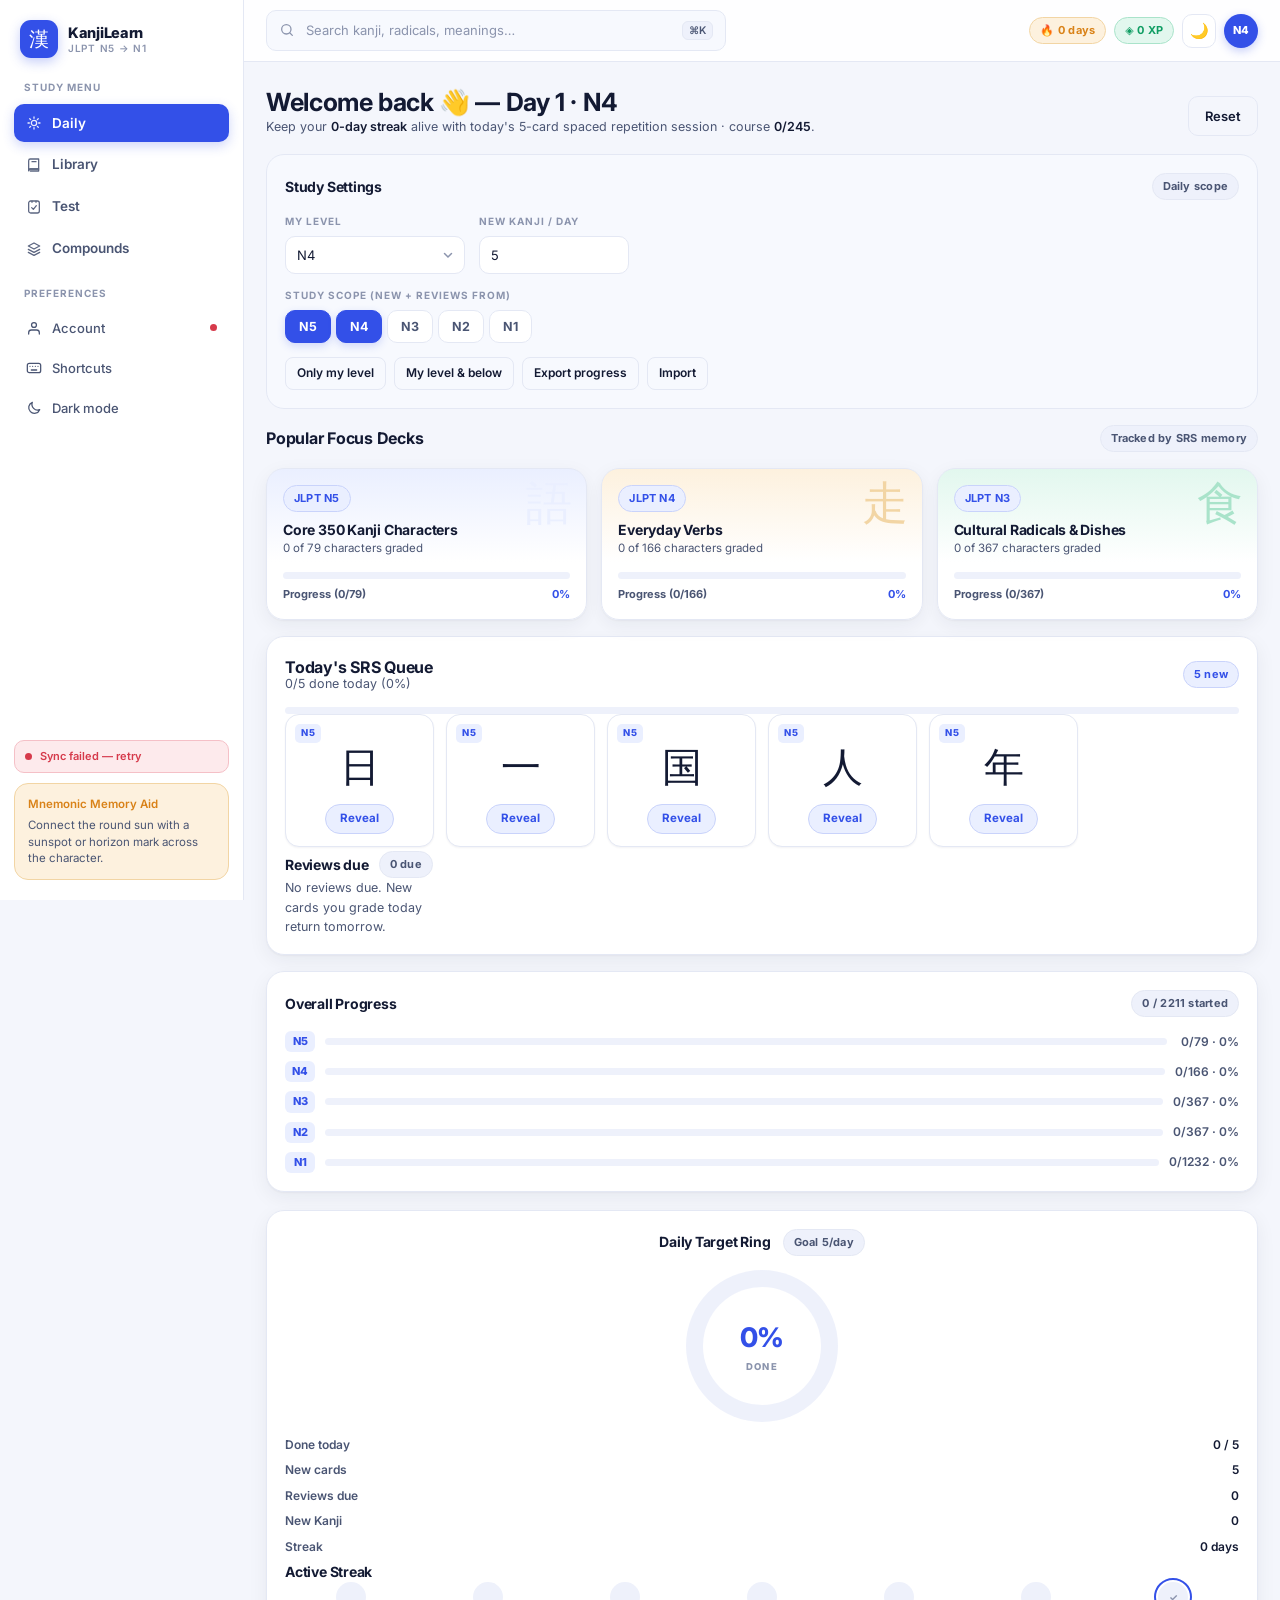
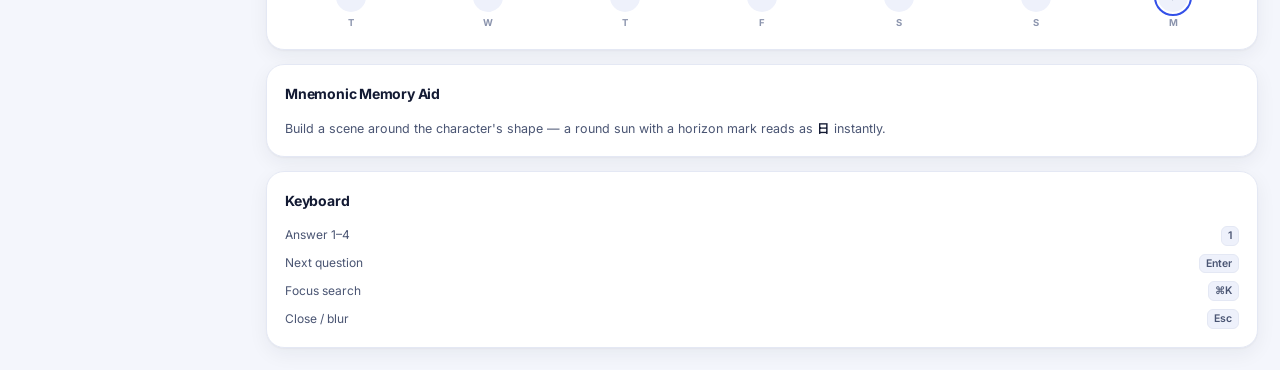
==== commit f0785561: "Style auth form inputs, join sign in/up toggle, drop guided session - style email/password inputs wi" ====
--- a/index.html
+++ b/index.html
@@ -2,7 +2,7 @@
 <html lang="en">
 <head>
 <meta charset="UTF-8" />
-<meta name="viewport" content="width=device-width, initial-scale=1.0" />
+<meta name="viewport" content="width=device-width, initial-scale=1.0, viewport-fit=cover" />
 <title>KanjiLearn — JLPT N5 → N1</title>
 <link rel="preconnect" href="https://fonts.googleapis.com" />
 <link rel="preconnect" href="https://fonts.gstatic.com" crossorigin />
@@ -15,10 +15,11 @@
   <div class="nav-scrim" id="nav-scrim"></div>
 
   <!-- ============ SIDEBAR ============ -->
-  <aside class="sidebar" id="sidebar">
+  <aside class="sidebar" id="sidebar" aria-label="Main navigation">
     <div class="brand">
       <span class="brand-mark">漢</span>
       <span class="brand-txt"><b>KanjiLearn</b><small>JLPT N5 → N1</small></span>
+      <button class="icon-btn side-close" id="side-close" aria-label="Close menu"><i data-ico="x"></i></button>
     </div>
 
     <nav class="side-nav">
@@ -31,11 +32,15 @@
       </div>
 
       <p class="eyebrow">Preferences</p>
+      <button class="side-link" id="side-acct"><i data-ico="user"></i><span>Account</span><i class="sync-dot" id="acct-dot" data-state="local" title="Local only"></i></button>
       <button class="side-link" id="side-shortcuts"><i data-ico="kbd"></i><span>Shortcuts</span></button>
       <button class="side-link" id="side-theme"><i data-ico="moon"></i><span id="side-theme-label">Dark mode</span></button>
     </nav>
 
     <div class="side-foot">
+      <button class="sync-status" id="sync-status" data-state="local">
+        <i class="dot"></i><span id="sync-status-text">Local only</span>
+      </button>
       <div class="mnemonic">
         <b>Mnemonic Memory Aid</b>
         <p>Connect the round sun with a sunspot or horizon mark across the character.</p>
@@ -46,7 +51,7 @@
   <!-- ============ WORKSPACE ============ -->
   <div class="workspace">
     <header class="topbar">
-      <button class="icon-btn menu-btn" id="menu-btn" aria-label="Open menu"><i data-ico="menu"></i></button>
+      <button class="icon-btn menu-btn" id="menu-btn" aria-label="Open menu" aria-controls="sidebar" aria-expanded="false"><i data-ico="menu"></i></button>
       <div class="search">
         <i data-ico="search"></i>
         <input id="hdr-search" placeholder="Search kanji, radicals, meanings…" autocomplete="off" />
@@ -56,7 +61,7 @@
         <span id="hdr-streak" class="chip chip-streak">🔥 0 days</span>
         <span id="hdr-xp" class="chip chip-xp">◈ 0 XP</span>
         <button class="icon-btn" id="theme-btn" title="Toggle dark mode" aria-label="Toggle dark mode">🌙</button>
-        <button class="avatar" id="hdr-level" title="Study level">N4</button>
+        <button class="avatar" id="hdr-level" title="Your account" aria-label="Your account">N4</button>
       </div>
     </header>
 
@@ -71,7 +76,6 @@
       </div>
       <div class="head-tools">
         <button class="btn btn-ghost" id="daily-reset" title="Clear all SRS memory on this device">Reset</button>
-        <button class="btn btn-primary" id="daily-start">▶ Resume Session</button>
       </div>
     </div>
 
@@ -139,21 +143,6 @@
             <span class="chip chip-quiet" id="daily-rev-count">0</span>
           </div>
           <div class="grid" id="daily-rev"></div>
-          <div class="btn-row end">
-            <button class="btn btn-ghost btn-sm" id="sess-learn">Learn today's kanji</button>
-          </div>
-        </div>
-
-        <div class="card" id="sess-box">
-          <div class="card-head">
-            <h3>Guided Session</h3>
-            <div class="btn-row tight">
-              <button id="sess-prev" class="btn btn-ghost btn-sm">← Prev</button>
-              <button id="sess-next-2" class="btn btn-ghost btn-sm">Next →</button>
-            </div>
-          </div>
-          <p class="stats" id="sess-status">Press Start to walk through today's kanji one by one.</p>
-          <div id="sess-card" class="sess-card"></div>
         </div>
 
         <div id="daily-done" class="card done-card hidden">
@@ -493,6 +482,73 @@
   </div>
 </div>
 
+<div id="acct-modal" class="modal hidden" role="dialog" aria-modal="true" aria-labelledby="acct-title">
+  <div class="modal-card sm">
+    <button id="acct-close" class="modal-x" aria-label="Close">✕</button>
+
+    <!-- ---------- signed out ---------- -->
+    <div id="acct-out">
+      <p class="eyebrow">Account</p>
+      <h3 id="acct-title" class="acct-h">Save your progress</h3>
+      <p class="sub acct-lede">Study on this device as usual. Sign in and everything follows you to your phone, tablet and PC.</p>
+
+      <div class="levels seg acct-modes" id="acct-modes" role="tablist">
+        <label><input type="radio" name="acct-mode" value="login" checked /><span>Sign in</span></label>
+        <label><input type="radio" name="acct-mode" value="signup" /><span>Sign up</span></label>
+      </div>
+
+      <form id="acct-form" class="acct-form" autocomplete="on">
+        <label class="field">
+          <span class="eyebrow">Email</span>
+          <input id="acct-email" type="email" placeholder="you@example.com" autocomplete="username" required />
+        </label>
+        <label class="field">
+          <span class="eyebrow">Password</span>
+          <span class="pass-wrap">
+            <input id="acct-pass" type="password" placeholder="••••••••" autocomplete="current-password" minlength="8" required />
+            <button type="button" class="pass-eye" id="acct-pass-eye" aria-label="Show password">show</button>
+          </span>
+        </label>
+        <label class="field hidden" id="acct-pass2-field">
+          <span class="eyebrow">Confirm password</span>
+          <input id="acct-pass2" type="password" placeholder="••••••••" autocomplete="new-password" minlength="8" />
+        </label>
+        <p class="feedback acct-msg" id="acct-msg"></p>
+        <button class="btn btn-primary wide" id="acct-submit" type="submit">Sign in</button>
+      </form>
+
+      <p class="sub acct-foot">Only you can read your progress — every table is locked to your account by Supabase row-level security.</p>
+    </div>
+
+    <!-- ---------- signed in ---------- -->
+    <div id="acct-in" class="hidden">
+      <p class="eyebrow">Signed in</p>
+      <h3 class="acct-h" id="acct-email-label">—</h3>
+      <span class="chip chip-green" id="acct-sync-chip">● Synced</span>
+
+      <div class="acct-stats">
+        <div class="stat-tile"><span class="eyebrow">Level</span><b id="acct-level">N4</b><small>current scope</small></div>
+        <div class="stat-tile alt"><span class="eyebrow">Streak</span><b id="acct-streak">0</b><small>days in a row</small></div>
+        <div class="stat-tile"><span class="eyebrow">Graded</span><b id="acct-graded">0</b><small>kanji in memory</small></div>
+        <div class="stat-tile alt"><span class="eyebrow">XP</span><b id="acct-xp">0</b><small>lifetime</small></div>
+      </div>
+
+      <div class="acct-rows">
+        <div class="acct-row"><span>Last synced</span><b id="acct-last">—</b></div>
+        <div class="acct-row"><span>Days studied</span><b id="acct-days">0</b></div>
+        <div class="acct-row"><span>Quizzes taken</span><b id="acct-quizzes">0</b></div>
+      </div>
+
+      <p class="feedback acct-msg" id="acct-msg-in"></p>
+      <div class="btn-row">
+        <button class="btn btn-ghost btn-sm" id="sync-now">↻ Sync now</button>
+        <button class="btn btn-ghost btn-sm" id="acct-logout">Sign out</button>
+      </div>
+      <p class="sub acct-foot">Progress is stored on this device and in your account. Signing out keeps the local copy.</p>
+    </div>
+  </div>
+</div>
+
 <script src="app.js"></script>
 </body>
 </html>
--- a/styles.css
+++ b/styles.css
@@ -135,11 +135,20 @@
   padding: 1px 6px;
   white-space: nowrap;
 }
+/* long meanings / readings must never push the layout wider than the screen */
+.mnemonic p, .card.tile .m, .card.tile .r, .comp .ex-en, .comp .no-ex,
+.comp .furi-note, .quiz-q .q-mean, .sub { overflow-wrap: anywhere; }
 
 /* ============================================================
    SHELL
    ============================================================ */
-.app { display: flex; min-height: 100vh; }
+.app {
+  display: flex;
+  min-height: 100vh;
+  min-height: 100dvh;
+  overflow-x: clip;
+}
+html.nav-locked, html.nav-locked body { overflow: hidden; }
 
 .sidebar {
   width: var(--sidebar-w);
@@ -153,9 +162,13 @@
   position: sticky;
   top: 0;
   height: 100vh;
+  height: 100dvh;
   overflow-y: auto;
-}
-.brand { display: flex; align-items: center; gap: 10px; padding: 0 6px; }
+  overscroll-behavior: contain;
+}
+/* scoped to the sidebar: `.brand` is also used as a deck tone (`.deck.brand`) */
+.sidebar .brand { display: flex; align-items: center; gap: 10px; padding: 0 6px; }
+.icon-btn.side-close { display: none; margin-left: auto; flex-shrink: 0; }
 .brand-mark {
   width: 38px; height: 38px;
   display: grid; place-items: center;
@@ -201,8 +214,41 @@
   text-align: left;
 }
 .side-link:hover { background: var(--surface-3); color: var(--ink); }
-
-.side-foot { margin-top: auto; }
+.side-link .sync-dot { margin-left: auto; }
+
+.sync-dot {
+  width: 7px; height: 7px; flex-shrink: 0;
+  border-radius: 50%;
+  background: var(--line-2);
+}
+.sync-dot[data-state="ready"] { background: var(--green); }
+.sync-dot[data-state="syncing"] { background: var(--brand); animation: pulse 1s ease-in-out infinite; }
+.sync-dot[data-state="error"] { background: var(--red); }
+.sync-dot[data-state="local"] { background: var(--amber); }
+@keyframes pulse { 0%, 100% { opacity: 1 } 50% { opacity: .3 } }
+
+.side-foot { margin-top: auto; display: flex; flex-direction: column; gap: 10px; }
+.sync-status {
+  display: flex; align-items: center; gap: 8px;
+  width: 100%;
+  padding: 7px 10px;
+  border: 1px solid var(--line);
+  border-radius: var(--r-sm);
+  background: var(--surface-2);
+  color: var(--ink-2);
+  font-size: 11px; font-weight: 600;
+  cursor: pointer;
+  text-align: left;
+  transition: background .13s, border-color .13s, color .13s;
+}
+.sync-status:hover { background: var(--surface-3); border-color: var(--line-2); color: var(--ink); }
+.sync-status .dot { width: 7px; height: 7px; background: var(--amber); flex-shrink: 0; }
+.sync-status[data-state="ready"] .dot { background: var(--green); }
+.sync-status[data-state="syncing"] .dot { background: var(--brand); animation: pulse 1s ease-in-out infinite; }
+.sync-status[data-state="error"] .dot { background: var(--red); }
+.sync-status[data-state="ready"] { color: var(--green); border-color: var(--green-line); background: var(--green-soft); }
+.sync-status[data-state="error"] { color: var(--red); border-color: var(--red-line); background: var(--red-soft); }
+.sync-status[data-state="off"] { display: none; }
 .mnemonic {
   background: var(--amber-soft);
   border: 1px solid var(--amber-line);
@@ -216,15 +262,18 @@
 
 .topbar {
   position: sticky; top: 0; z-index: 30;
-  height: var(--topbar-h);
-  display: flex; align-items: center; gap: 14px;
-  padding: 0 22px;
+  min-height: var(--topbar-h);
+  display: flex; align-items: center;
+  flex-wrap: wrap;
+  column-gap: clamp(8px, 1.4vw, 14px);
+  row-gap: 8px;
+  padding: 0 clamp(12px, 2.2vw, 22px);
   background: color-mix(in srgb, var(--surface) 88%, transparent);
   backdrop-filter: saturate(180%) blur(12px);
   border-bottom: 1px solid var(--line);
 }
 .search {
-  flex: 1; max-width: 460px;
+  flex: 1 1 200px; min-width: 0; max-width: 460px;
   display: flex; align-items: center; gap: 9px;
   background: var(--surface-2);
   border: 1px solid var(--line);
@@ -243,7 +292,7 @@
 .search input::placeholder { color: var(--muted); }
 .search svg { flex-shrink: 0; }
 
-.top-right { margin-left: auto; display: flex; align-items: center; gap: 8px; }
+.top-right { margin-left: auto; display: flex; align-items: center; gap: 8px; flex-shrink: 0; }
 
 .icon-btn {
   display: grid; place-items: center;
@@ -260,6 +309,7 @@
 .menu-btn { display: none; }
 
 .avatar {
+  position: relative;
   width: 34px; height: 34px;
   display: grid; place-items: center;
   border-radius: var(--r-pill);
@@ -271,6 +321,15 @@
   cursor: pointer;
   box-shadow: 0 3px 10px rgba(51,80,232,.28);
 }
+/* signed in: small green dot so the avatar reads as the account button */
+.avatar.is-acct::after {
+  content: "";
+  position: absolute; right: -1px; bottom: -1px;
+  width: 10px; height: 10px;
+  border-radius: 50%;
+  background: var(--green);
+  border: 2px solid var(--surface);
+}
 
 /* ---------------- chips / pills ---------------- */
 .chip {
@@ -281,6 +340,8 @@
   border-radius: var(--r-pill);
   border: 1px solid transparent;
   white-space: nowrap;
+  max-width: 100%;
+  overflow: hidden;
 }
 .chip-streak { background: var(--amber-soft); color: var(--amber); border-color: var(--amber-line); }
 .chip-xp    { background: var(--green-soft); color: var(--green); border-color: var(--green-line); }
@@ -291,7 +352,16 @@
 /* ============================================================
    PAGE FRAME
    ============================================================ */
-.page { padding: 22px; flex: 1; width: 100%; max-width: 1560px; margin: 0 auto; }
+.page {
+  padding: clamp(14px, 2.2vw, 22px);
+  flex: 1;
+  width: 100%;
+  max-width: 1560px;
+  margin: 0 auto;
+  min-width: 0;
+  container-type: inline-size;
+  container-name: page;
+}
 .tab-panel { display: none; }
 .tab-panel.active { display: block; animation: rise .2s ease-out; }
 @keyframes rise { from { opacity: 0; transform: translateY(4px); } to { opacity: 1; transform: none; } }
@@ -375,7 +445,9 @@
 .field-wide { grid-column: 1 / -1; }
 .settings-grid { display: grid; grid-template-columns: 180px 150px 1fr; gap: 14px; align-items: end; }
 
-select, input[type="search"], input[type="text"], input[type="number"], .custom-form input {
+select,
+input[type="search"], input[type="text"], input[type="number"],
+input[type="email"], input[type="password"], .custom-form input {
   width: 100%;
   padding: 8px 11px;
   border: 1px solid var(--line);
@@ -387,6 +459,11 @@
   transition: border-color .13s, box-shadow .13s;
 }
 select:focus, input:focus { border-color: var(--brand); box-shadow: 0 0 0 3px var(--brand-soft); }
+input[type="search"]::placeholder,
+input[type="text"]::placeholder,
+input[type="number"]::placeholder,
+input[type="email"]::placeholder,
+input[type="password"]::placeholder { color: var(--muted); }
 select { cursor: pointer; appearance: none; padding-right: 30px;
   background-image: url("data:image/svg+xml,%3Csvg xmlns='http://www.w3.org/2000/svg' width='12' height='12' viewBox='0 0 24 24' fill='none' stroke='%238b94ad' stroke-width='3' stroke-linecap='round'%3E%3Cpath d='M5 9l7 7 7-7'/%3E%3C/svg%3E");
   background-repeat: no-repeat; background-position: right 10px center; }
@@ -466,8 +543,8 @@
    ============================================================ */
 .grid {
   display: grid;
-  grid-template-columns: repeat(auto-fill, minmax(146px, 1fr));
-  gap: 12px;
+  grid-template-columns: repeat(auto-fill, minmax(min(146px, 46cqw), 1fr));
+  gap: clamp(10px, 1.6vw, 12px);
 }
 .card.tile {
   position: relative;
@@ -494,7 +571,9 @@
 }
 .card.tile .k {
   font-family: var(--serif);
-  font-size: 40px; line-height: 1.15;
+  font-size: 40px;
+  font-size: clamp(30px, 9cqw, 40px);
+  line-height: 1.15;
   color: var(--ink);
   margin-top: 16px;
 }
@@ -536,9 +615,9 @@
 .flash .grade-row button[data-g="easy"]:hover  { border-color: var(--green); color: var(--green); background: var(--green-soft); }
 
 /* ============================================================
-   DAILY — decks / ring / streak / session
+   DAILY — decks / ring / streak
    ============================================================ */
-.deck-grid { display: grid; grid-template-columns: repeat(auto-fit, minmax(216px, 1fr)); gap: 14px; }
+.deck-grid { display: grid; grid-template-columns: repeat(auto-fit, minmax(min(216px, 84cqw), 1fr)); gap: 14px; }
 .deck {
   background: var(--surface);
   border: 1px solid var(--line);
@@ -617,23 +696,6 @@
 .week-strip .day.today i { outline: 2px solid var(--brand); outline-offset: 2px; }
 .week-strip .day span { font-size: 9.5px; color: var(--muted); font-weight: 700; text-transform: uppercase; }
 
-.sess-card { display: flex; flex-direction: column; }
-.sess-card-big { font-family: var(--serif); font-size: 76px; line-height: 1.1; text-align: center; margin: 4px 0 8px; }
-.sess-meaning { text-align: center; font-size: 15px; font-weight: 600; margin: 4px 0; }
-.sess-reading { text-align: center; color: var(--ink-2); font-size: 12.5px; margin-bottom: 10px; }
-.sess-examples { background: var(--surface-2); border: 1px solid var(--line); border-radius: var(--r-md); padding: 10px 14px; margin: 8px 0; }
-.sess-examples ul { margin: 6px 0 0; padding-left: 18px; font-size: 12.5px; color: var(--ink-2); }
-.sess-examples b { color: var(--ink); font-size: 11.5px; }
-#sess-reveal {
-  align-self: center; margin-top: 10px;
-  padding: 9px 26px;
-  border: 0; border-radius: var(--r-sm);
-  background: var(--brand); color: var(--on-brand);
-  font-size: 13px; font-weight: 700; cursor: pointer;
-  box-shadow: 0 3px 10px rgba(51,80,232,.22);
-}
-.sess-card .controls { justify-content: center; margin-bottom: 0; }
-
 .lvl-list { display: flex; flex-direction: column; gap: 9px; }
 .lvl-row { display: flex; align-items: center; gap: 10px; font-size: 12px; font-weight: 700; }
 .lvl-row .lv {
@@ -683,7 +745,10 @@
 
 .preview { display: flex; flex-direction: column; align-items: center; gap: 4px; text-align: center; }
 .preview .pv-kanji {
-  font-family: var(--serif); font-size: 84px; line-height: 1.05;
+  font-family: var(--serif);
+  font-size: 84px;
+  font-size: clamp(46px, 18cqw, 84px);
+  line-height: 1.05;
   color: var(--brand);
   background: var(--brand-soft);
   border: 1px solid var(--brand-line);
@@ -732,8 +797,20 @@
   margin-bottom: 18px;
 }
 .quiz-q .q-tags { display: flex; align-items: center; justify-content: center; gap: 7px; flex-wrap: wrap; margin-bottom: 14px; }
-.quiz-q .q-kanji { font-family: var(--serif); font-size: 92px; line-height: 1.08; margin-bottom: 8px; }
-.quiz-q .q-kana { font-family: var(--serif); font-size: 56px; line-height: 1.15; margin-bottom: 8px; }
+.quiz-q .q-kanji {
+  font-family: var(--serif);
+  font-size: 92px;
+  font-size: clamp(46px, 20cqw, 92px);
+  line-height: 1.08;
+  margin-bottom: 8px;
+}
+.quiz-q .q-kana {
+  font-family: var(--serif);
+  font-size: 56px;
+  font-size: clamp(30px, 12cqw, 56px);
+  line-height: 1.15;
+  margin-bottom: 8px;
+}
 .quiz-q .q-mean { font-size: 14px; font-weight: 600; color: var(--ink); }
 .q-hint { font-size: 11.5px; color: var(--muted); font-weight: 600; margin-top: 6px; }
 
@@ -847,7 +924,7 @@
 .phonic b { display: block; font-size: 12px; color: var(--amber); margin-bottom: 2px; }
 .phonic p { font-size: 11.5px; color: var(--ink-2); line-height: 1.5; }
 
-.comp-list { display: grid; grid-template-columns: repeat(auto-fill, minmax(268px, 1fr)); gap: 12px; }
+.comp-list { display: grid; grid-template-columns: repeat(auto-fill, minmax(min(268px, 88cqw), 1fr)); gap: 12px; }
 .comp-list:empty { display: none; }
 .comp {
   background: var(--surface);
@@ -879,7 +956,7 @@
 }
 .comp .wordlink:hover { border-bottom-color: var(--brand); }
 .comp .reading { color: var(--ink-2); font-size: 12.5px; font-weight: 600; margin-left: 5px; }
-.comp .comp-meaning { font-size: 13px; font-weight: 700; margin-top: 3px; }
+.comp .comp-meaning { font-size: 13px; font-weight: 700; margin-top: 3px; overflow-wrap: anywhere; }
 .comp .anat-tag {
   font-size: 9px; font-weight: 800; letter-spacing: .1em; text-transform: uppercase;
   color: var(--muted); margin: 9px 0 6px;
@@ -922,7 +999,7 @@
 #starter-details[open] summary::before { content: "▾ "; }
 #starter-details .comp-list { padding: 0 18px 18px; }
 
-.custom-form { display: grid; grid-template-columns: repeat(auto-fit, minmax(180px, 1fr)); gap: 9px; align-items: center; }
+.custom-form { display: grid; grid-template-columns: repeat(auto-fit, minmax(min(180px, 88cqw), 1fr)); gap: 9px; align-items: center; }
 #custom-list { margin-top: 14px; }
 
 .drill-body { margin: 12px 0; display: flex; flex-direction: column; gap: 10px; }
@@ -989,8 +1066,8 @@
   cursor: pointer; font-size: 12px;
 }
 .modal-x:hover { background: var(--surface-3); color: var(--ink); }
-#detail-body h2 { font-family: var(--serif); font-size: 40px; display: flex; align-items: center; gap: 10px; margin-bottom: 12px; }
-#detail-body p { font-size: 13px; color: var(--ink-2); margin-bottom: 6px; }
+#detail-body h2 { font-family: var(--serif); font-size: 40px; font-size: clamp(26px, 9cqw, 40px); display: flex; align-items: center; gap: 10px; flex-wrap: wrap; margin-bottom: 12px; }
+#detail-body p { font-size: 13px; color: var(--ink-2); margin-bottom: 6px; overflow-wrap: anywhere; }
 #detail-body p b { color: var(--ink); display: inline-block; min-width: 74px; }
 #detail-body h4 { font-size: 12px; text-transform: uppercase; letter-spacing: .08em; color: var(--muted); margin: 18px 0 8px; }
 #detail-body ul { margin: 0; padding-left: 18px; font-size: 12.5px; color: var(--ink-2); display: flex; flex-direction: column; gap: 5px; }
@@ -1001,77 +1078,200 @@
   padding: 3px 8px; border-radius: 6px;
 }
 
+/* ============================================================
+   ACCOUNT
+   ============================================================ */
+.acct-h {
+  font-size: 19px;
+  letter-spacing: -.02em;
+  margin: 3px 0 6px;
+}
+.acct-lede { margin-bottom: 16px; font-size: 13px; }
+.acct-modes.seg {
+  display: grid;
+  grid-template-columns: 1fr 1fr;
+  gap: 0;
+  margin-bottom: 16px;
+  background: var(--surface-2);
+  border: 1px solid var(--line);
+  border-radius: var(--r-md);
+  overflow: hidden;
+}
+.acct-modes.seg label {
+  justify-content: center;
+  padding: 11px 12px;
+  border: 0;
+  border-radius: 0;
+  background: transparent;
+  box-shadow: none;
+  font-size: 13.5px;
+  color: var(--ink-2);
+}
+.acct-modes.seg label + label { box-shadow: inset 1px 0 0 var(--line); }
+.acct-modes.seg label:hover { background: var(--surface-3); border-color: transparent; }
+.acct-modes.seg label:has(input:checked) {
+  background: var(--brand);
+  color: var(--on-brand);
+  border-color: transparent;
+  box-shadow: none;
+}
+.acct-form { display: flex; flex-direction: column; gap: 13px; }
+.acct-form input {
+  padding: 11px 13px;
+  font-size: 14px;
+  border-radius: var(--r-md);
+}
+.acct-form .btn { margin-top: 2px; padding: 11px 16px; font-size: 14px; }
+.acct-foot { font-size: 12px; }
+
+.pass-wrap { position: relative; display: flex; align-items: center; }
+.pass-wrap input { width: 100%; padding-right: 64px; }
+.pass-eye {
+  position: absolute; right: 8px;
+  padding: 6px 10px;
+  border: 0; border-radius: var(--r-xs);
+  background: var(--surface-3); color: var(--ink-2);
+  font-size: 11px; font-weight: 700; letter-spacing: .04em;
+  text-transform: uppercase;
+  cursor: pointer;
+  transition: background .13s, color .13s;
+}
+.pass-eye:hover { background: var(--brand-soft); color: var(--brand); }
+
+.acct-msg { min-height: 18px; }
+.acct-msg:not(:empty) {
+  border-radius: var(--r-sm);
+  padding: 8px 11px;
+  font-size: 12px;
+  font-weight: 600;
+}
+.acct-msg:not(:empty).ok   { background: var(--green-soft); border: 1px solid var(--green-line); color: var(--green); }
+.acct-msg:not(:empty).no   { background: var(--red-soft);   border: 1px solid var(--red-line);   color: var(--red); }
+.acct-msg:not(:empty).busy { background: var(--surface-3);  border: 1px solid var(--line);      color: var(--ink-2); }
+
+.acct-stats { display: grid; grid-template-columns: 1fr 1fr; gap: 10px; margin: 16px 0 14px; }
+.acct-stats .stat-tile { padding: 11px 12px; }
+.acct-stats .stat-tile b { font-size: 21px; }
+
+.acct-rows {
+  display: flex; flex-direction: column;
+  border: 1px solid var(--line);
+  border-radius: var(--r-md);
+  background: var(--surface-2);
+  overflow: hidden;
+}
+.acct-row {
+  display: flex; align-items: center; justify-content: space-between;
+  gap: 12px;
+  padding: 9px 12px;
+  font-size: 12.5px;
+  color: var(--ink-2);
+  border-bottom: 1px solid var(--line);
+}
+.acct-row:last-child { border-bottom: 0; }
+.acct-row b { color: var(--ink); font-weight: 700; }
+
+.acct-foot { margin-top: 14px; font-size: 11.5px; line-height: 1.5; }
+#acct-in .btn-row { margin-top: 12px; }
+
 .nav-scrim { display: none; }
 
 /* ============================================================
    RESPONSIVE
+
+   Two layers:
+   1. viewport media queries  -> app shell (sidebar becomes a
+      drawer, topbar, page padding)
+   2. container queries on .page -> inner layout reacts to the
+      space it actually has, so it keeps working at any width
+      (folded phones, tablets, split screen, resized desktop)
    ============================================================ */
+
+/* --- fallback for engines without container queries --- */
 @media (max-width: 1180px) {
   .split { grid-template-columns: minmax(0, 1fr); }
   .rail { position: static; }
+}
+@media (max-width: 900px) {
+  .settings-grid { grid-template-columns: 1fr 1fr; }
+  .quiz-opts { grid-template-columns: 1fr; }
+  .grid { grid-template-columns: repeat(auto-fill, minmax(118px, 1fr)); gap: 10px; }
+}
+@media (max-width: 560px) {
+  .settings-grid { grid-template-columns: 1fr; }
+  .stat-row { grid-template-columns: 1fr; }
+}
+
+/* --- container layer (preferred) --- */
+@container page (max-width: 1180px) {
+  .split { grid-template-columns: minmax(0, 1fr); }
+  .rail { position: static; }
   .rail .card { break-inside: avoid; }
 }
+@container page (max-width: 760px) {
+  .settings-grid { grid-template-columns: 1fr 1fr; }
+  .quiz-opts { grid-template-columns: 1fr; }
+  .quiz-opts button { font-size: 19px; padding: 14px; }
+  .comp-list { grid-template-columns: repeat(auto-fill, minmax(min(268px, 88cqw), 1fr)); }
+  .deck-grid { grid-template-columns: repeat(auto-fit, minmax(min(216px, 84cqw), 1fr)); }
+  .ring { width: 132px; height: 132px; }
+  .ring-inner { width: 102px; height: 102px; }
+  .ring-inner b { font-size: 23px; }
+}
+@container page (max-width: 520px) {
+  .settings-grid { grid-template-columns: 1fr; }
+  .stat-row { grid-template-columns: 1fr; }
+  .head-tools { width: 100%; }
+  .grid { gap: 9px; }
+  .card { padding: 15px; }
+  .quiz-opts button { font-size: 17px; padding: 12px; }
+  .filter-row { padding: 10px 11px; }
+  .filter-row > select { min-width: 0; width: 100%; }
+  .filter-row > input[type="search"] { min-width: 0; width: 100%; }
+  .scope-row select { min-width: 0; }
+  .page-head { gap: 12px; }
+  .card.tile .tile-top { position: static; margin-bottom: 4px; }
+  .card.tile .k { margin-top: 2px; }
+}
+
+/* --- app shell: mobile drawer --- */
 @media (max-width: 900px) {
   :root { --topbar-h: 56px; }
   .menu-btn { display: grid; }
   .sidebar {
     position: fixed; z-index: 70; inset: 0 auto 0 0;
-    transform: translateX(-100%);
-    transition: transform .22s ease;
+    flex: 0 0 auto;
+    width: min(300px, 84vw);
+    max-width: 84vw;
+    transform: translateX(-101%);
+    visibility: hidden;
+    transition: transform .24s cubic-bezier(.32, .72, 0, 1), visibility .24s;
     box-shadow: var(--sh-3);
+    height: 100vh;
     height: 100dvh;
+    padding-top: max(20px, env(safe-area-inset-top));
+    padding-bottom: max(20px, env(safe-area-inset-bottom));
+    padding-left: max(14px, env(safe-area-inset-left));
   }
-  .app.nav-open .sidebar { transform: none; }
+  .app.nav-open .sidebar { transform: none; visibility: visible; }
+  .icon-btn.side-close { display: grid; }
   .app.nav-open .nav-scrim {
     display: block; position: fixed; inset: 0; z-index: 65;
     background: rgba(10, 14, 30, .5);
     animation: fadein .18s ease-out;
   }
   @keyframes fadein { from { opacity: 0 } to { opacity: 1 } }
-  .page { padding: 16px 14px 96px; }
-  h1 { font-size: 21px; }
-  .topbar { padding: 0 14px; gap: 10px; }
   .search { max-width: none; }
   .search kbd { display: none; }
-  .settings-grid { grid-template-columns: 1fr 1fr; }
-  .quiz-opts { grid-template-columns: 1fr; }
-  .quiz-q .q-kanji { font-size: 68px; }
-  .quiz-q .q-kana { font-size: 42px; }
-  .quiz-opts button { font-size: 19px; padding: 14px; }
-  .grid { grid-template-columns: repeat(auto-fill, minmax(118px, 1fr)); gap: 10px; }
-  .card.tile .k { font-size: 32px; }
-  .comp-list { grid-template-columns: 1fr; }
-  .deck-grid { grid-template-columns: 1fr; }
-  .sess-card-big { font-size: 60px; }
-  .ring { width: 132px; height: 132px; }
-  .ring-inner { width: 102px; height: 102px; }
-  .ring-inner b { font-size: 23px; }
-  .preview .pv-kanji { font-size: 66px; }
-
-  /* bottom tab bar: same buttons, thumb-reachable */
-  .sidebar .tabs {
-    position: fixed; z-index: 40; bottom: 0; left: 0; right: 0;
-    flex-direction: row; gap: 3px;
-    background: var(--surface);
-    border-top: 1px solid var(--line);
-    padding: 6px 8px calc(6px + env(safe-area-inset-bottom));
-  }
-  .tabs button {
-    flex-direction: column; gap: 3px;
-    padding: 7px 2px;
-    font-size: 10px;
-    text-align: center;
-    justify-content: center;
-  }
-  .tabs button.active { box-shadow: none; }
-  .side-nav > .eyebrow, .side-link, .side-foot { display: none; }
-  .brand { display: none; }
-  .modal-card { padding: 22px 18px; }
-}
-@media (max-width: 480px) {
-  .settings-grid { grid-template-columns: 1fr; }
-  .stat-row { grid-template-columns: 1fr; }
-  .head-tools { width: 100%; }
+  .page { padding-bottom: max(28px, calc(env(safe-area-inset-bottom) + 20px)); }
+  h1 { font-size: clamp(19px, 4.6vw, 21px); }
+  .modal { padding: 12px; align-items: flex-end; }
+  .modal-card { padding: 20px 16px; width: 100%; max-height: 88dvh; border-radius: var(--r-lg); }
+}
+@media (max-width: 560px) {
+  .chip { font-size: 10px; padding: 3px 8px; }
+  .top-right { gap: 6px; }
+  .icon-btn, .avatar { width: 32px; height: 32px; }
 }
 @media (prefers-reduced-motion: reduce) {
   *, *::before, *::after { animation-duration: .01ms !important; transition-duration: .01ms !important; }
